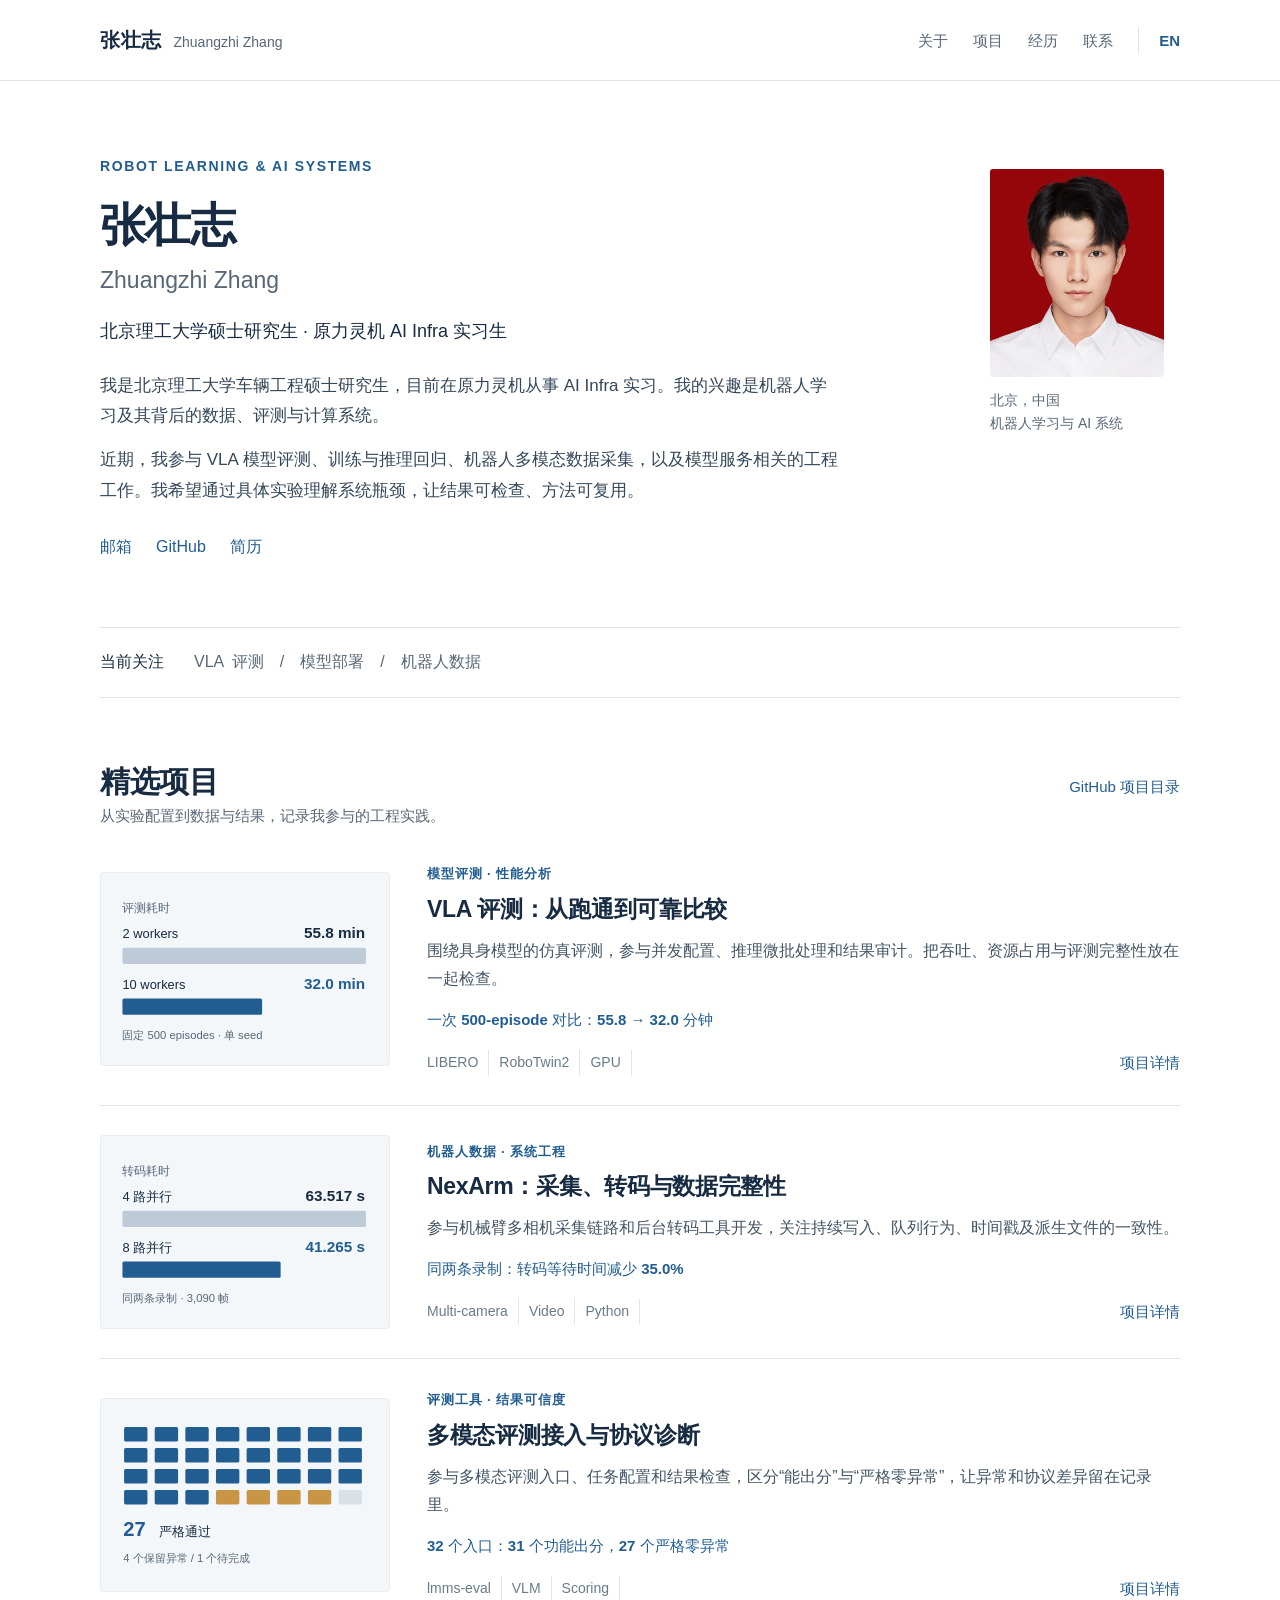
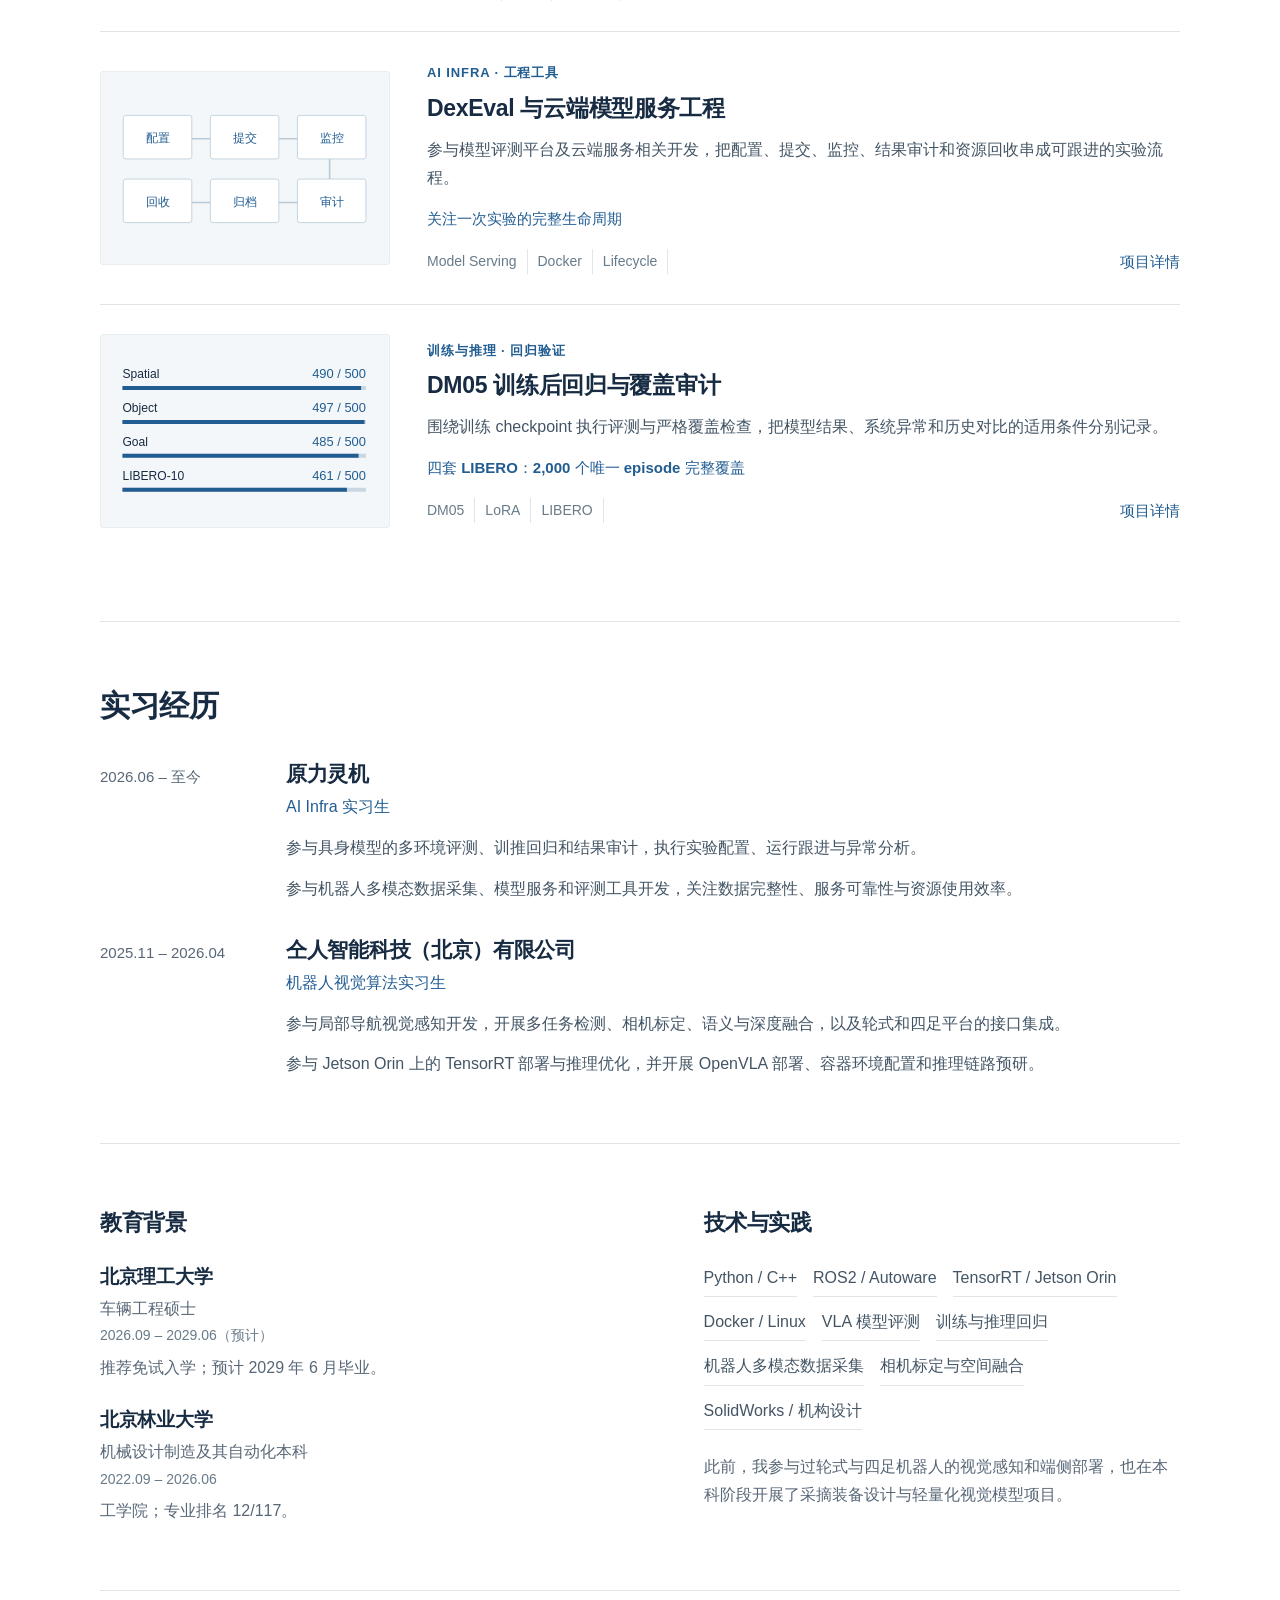
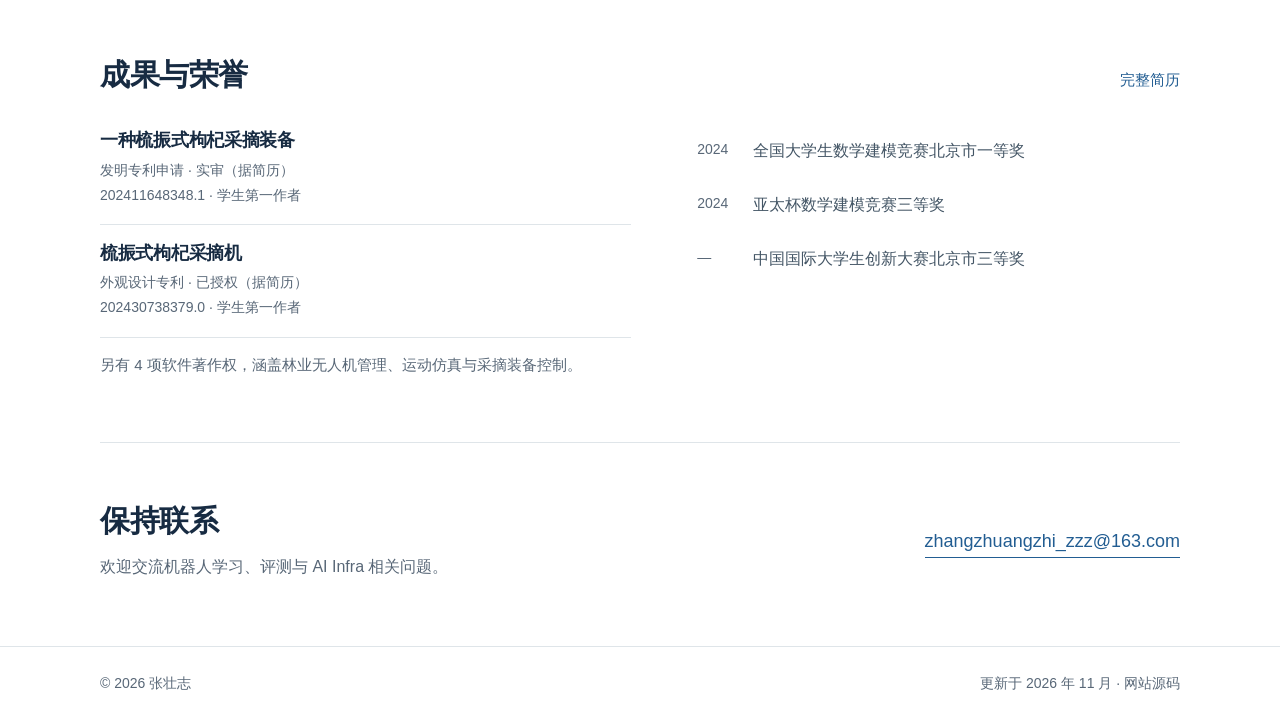
==== index.html @ fdbc900b "Create personal portfolio with reviewed project evidence" ====
<!doctype html>
<html lang="zh-CN">
<head>
<meta charset="utf-8"><meta name="viewport" content="width=device-width,initial-scale=1">
<title>张壮志 · 机器人学习与 AI 系统</title><meta name="description" content="我是北京理工大学车辆工程硕士研究生，目前在原力灵机从事 AI Infra 实习。我的兴趣是机器人学习及其背后的数据、评测与计算系统。">
<meta name="theme-color" content="#172b42"><meta name="color-scheme" content="light">
<link rel="canonical" href="https://zsevene077-cyber.github.io/index.html"><link rel="icon" type="image/svg+xml" href="assets/favicon.svg">
<meta property="og:type" content="website"><meta property="og:title" content="张壮志 · 机器人学习与 AI 系统"><meta property="og:description" content="我是北京理工大学车辆工程硕士研究生，目前在原力灵机从事 AI Infra 实习。我的兴趣是机器人学习及其背后的数据、评测与计算系统。"><meta property="og:url" content="https://zsevene077-cyber.github.io/index.html"><meta property="og:image" content="https://zsevene077-cyber.github.io/assets/portrait.png">
<link rel="stylesheet" href="assets/style.css">
</head>
<body>
<a class="skip" href="#main">跳到正文</a>
<header class="site-header"><div class="wrap header-inner"><a class="wordmark" href="index.html">张壮志<small>Zhuangzhi Zhang</small></a><nav class="nav" aria-label="主导航"><a class="optional" href="index.html#about">关于</a><a class="" href="index.html#projects">项目</a><a class="optional" href="index.html#experience">经历</a><a class="" href="index.html#contact">联系</a><a class="lang" href="en.html" lang="en" hreflang="en">EN</a></nav></div></header>
<main id="main" class="wrap">
<section id="about" class="hero" aria-labelledby="name"><div class="hero-text"><div class="eyebrow">ROBOT LEARNING & AI SYSTEMS</div><h1 id="name">张壮志<span class="name-en">Zhuangzhi Zhang</span></h1><p class="hero-role">北京理工大学硕士研究生 · 原力灵机 AI Infra 实习生</p><div class="bio"><p>我是北京理工大学车辆工程硕士研究生，目前在原力灵机从事 AI Infra 实习。我的兴趣是机器人学习及其背后的数据、评测与计算系统。</p><p>近期，我参与 VLA 模型评测、训练与推理回归、机器人多模态数据采集，以及模型服务相关的工程工作。我希望通过具体实验理解系统瓶颈，让结果可检查、方法可复用。</p></div><div class="contact-links"><a href="mailto:zhangzhuangzhi_zzz@163.com">邮箱</a><a href="https://github.com/zsevene077-cyber">GitHub</a><a href="cv.html">简历</a></div></div><figure class="portrait"><img src="assets/portrait.png" alt="张壮志的个人照片" width="319" height="382"><figcaption>北京，中国<br>机器人学习与 AI 系统</figcaption></figure></section>
<div class="focus-line"><strong>当前关注</strong><span>VLA 评测　/　模型部署　/　机器人数据</span></div>
<section id="projects" class="section"><div class="section-heading"><div><h2>精选项目</h2><p>从实验配置到数据与结果，记录我参与的工程实践。</p></div><a href="https://github.com/zsevene077-cyber/embodied-ai-portfolio">GitHub 项目目录</a></div><article class="project-row"><a class="project-art" href="projects/vla-evaluation.html" aria-label="VLA 评测：从跑通到可靠比较"><svg viewBox="0 0 320 190" role="img" aria-label="500 episodes 评测耗时：55.8 分钟与 32.0 分钟" xmlns="http://www.w3.org/2000/svg"><title>500 episodes 评测耗时：55.8 分钟与 32.0 分钟</title><g font-family="-apple-system,BlinkMacSystemFont,Segoe UI,PingFang SC,sans-serif" fill="#172b42"><text x="8" y="24" font-size="15" fill="#586777">评测耗时</text><text x="8" y="56" font-size="16">2 workers</text><text x="309" y="56" text-anchor="end" font-size="19" font-weight="600">55.8 min</text><rect x="8" y="68" width="302" height="20" rx="2" fill="#bccbd7"/><text x="8" y="119" font-size="16">10 workers</text><text x="309" y="119" text-anchor="end" font-size="19" font-weight="600" fill="#225d92">32.0 min</text><rect x="8" y="131" width="173.2" height="20" rx="2" fill="#225d92"/><text x="8" y="181" font-size="14" fill="#586777">固定 500 episodes · 单 seed</text></g></svg></a><div class="project-copy"><div class="eyebrow">模型评测 · 性能分析</div><h3><a href="projects/vla-evaluation.html">VLA 评测：从跑通到可靠比较</a></h3><p>围绕具身模型的仿真评测，参与并发配置、推理微批处理和结果审计。把吞吐、资源占用与评测完整性放在一起检查。</p><p class="project-highlight">一次 500-episode 对比：55.8 → 32.0 分钟</p><div class="project-meta"><span class="tag">LIBERO</span><span class="tag">RoboTwin2</span><span class="tag">GPU</span><a class="detail" href="projects/vla-evaluation.html">项目详情</a></div></div></article><article class="project-row"><a class="project-art" href="projects/robot-data.html" aria-label="NexArm：采集、转码与数据完整性"><svg viewBox="0 0 320 190" role="img" aria-label="转码耗时：4 路 63.517 秒，8 路 41.265 秒" xmlns="http://www.w3.org/2000/svg"><title>转码耗时：4 路 63.517 秒，8 路 41.265 秒</title><g font-family="-apple-system,BlinkMacSystemFont,Segoe UI,PingFang SC,sans-serif" fill="#172b42"><text x="8" y="24" font-size="15" fill="#586777">转码耗时</text><text x="8" y="56" font-size="16">4 路并行</text><text x="309" y="56" text-anchor="end" font-size="19" font-weight="600">63.517 s</text><rect x="8" y="68" width="302" height="20" rx="2" fill="#bccbd7"/><text x="8" y="119" font-size="16">8 路并行</text><text x="309" y="119" text-anchor="end" font-size="19" font-weight="600" fill="#225d92">41.265 s</text><rect x="8" y="131" width="196.2" height="20" rx="2" fill="#225d92"/><text x="8" y="181" font-size="14" fill="#586777">同两条录制 · 3,090 帧</text></g></svg></a><div class="project-copy"><div class="eyebrow">机器人数据 · 系统工程</div><h3><a href="projects/robot-data.html">NexArm：采集、转码与数据完整性</a></h3><p>参与机械臂多相机采集链路和后台转码工具开发，关注持续写入、队列行为、时间戳及派生文件的一致性。</p><p class="project-highlight">同两条录制：转码等待时间减少 35.0%</p><div class="project-meta"><span class="tag">Multi-camera</span><span class="tag">Video</span><span class="tag">Python</span><a class="detail" href="projects/robot-data.html">项目详情</a></div></div></article><article class="project-row"><a class="project-art" href="projects/multimodal-protocols.html" aria-label="多模态评测接入与协议诊断"><svg viewBox="0 0 320 190" role="img" aria-label="32 个入口：27 个严格通过、4 个保留异常、1 个待完成" xmlns="http://www.w3.org/2000/svg"><title>32 个入口：27 个严格通过、4 个保留异常、1 个待完成</title><g font-family="-apple-system,BlinkMacSystemFont,Segoe UI,PingFang SC,sans-serif" fill="#172b42"><rect x="10" y="10" width="29" height="18" rx="2" fill="#225d92"/><rect x="48" y="10" width="29" height="18" rx="2" fill="#225d92"/><rect x="86" y="10" width="29" height="18" rx="2" fill="#225d92"/><rect x="124" y="10" width="29" height="18" rx="2" fill="#225d92"/><rect x="162" y="10" width="29" height="18" rx="2" fill="#225d92"/><rect x="200" y="10" width="29" height="18" rx="2" fill="#225d92"/><rect x="238" y="10" width="29" height="18" rx="2" fill="#225d92"/><rect x="276" y="10" width="29" height="18" rx="2" fill="#225d92"/><rect x="10" y="36" width="29" height="18" rx="2" fill="#225d92"/><rect x="48" y="36" width="29" height="18" rx="2" fill="#225d92"/><rect x="86" y="36" width="29" height="18" rx="2" fill="#225d92"/><rect x="124" y="36" width="29" height="18" rx="2" fill="#225d92"/><rect x="162" y="36" width="29" height="18" rx="2" fill="#225d92"/><rect x="200" y="36" width="29" height="18" rx="2" fill="#225d92"/><rect x="238" y="36" width="29" height="18" rx="2" fill="#225d92"/><rect x="276" y="36" width="29" height="18" rx="2" fill="#225d92"/><rect x="10" y="62" width="29" height="18" rx="2" fill="#225d92"/><rect x="48" y="62" width="29" height="18" rx="2" fill="#225d92"/><rect x="86" y="62" width="29" height="18" rx="2" fill="#225d92"/><rect x="124" y="62" width="29" height="18" rx="2" fill="#225d92"/><rect x="162" y="62" width="29" height="18" rx="2" fill="#225d92"/><rect x="200" y="62" width="29" height="18" rx="2" fill="#225d92"/><rect x="238" y="62" width="29" height="18" rx="2" fill="#225d92"/><rect x="276" y="62" width="29" height="18" rx="2" fill="#225d92"/><rect x="10" y="88" width="29" height="18" rx="2" fill="#225d92"/><rect x="48" y="88" width="29" height="18" rx="2" fill="#225d92"/><rect x="86" y="88" width="29" height="18" rx="2" fill="#225d92"/><rect x="124" y="88" width="29" height="18" rx="2" fill="#c89545"/><rect x="162" y="88" width="29" height="18" rx="2" fill="#c89545"/><rect x="200" y="88" width="29" height="18" rx="2" fill="#c89545"/><rect x="238" y="88" width="29" height="18" rx="2" fill="#c89545"/><rect x="276" y="88" width="29" height="18" rx="2" fill="#d9e1e7"/><text x="9" y="145" font-size="25" font-weight="600" fill="#225d92">27</text><text x="53" y="145" font-size="16">严格通过</text><text x="9" y="177" font-size="14" fill="#586777">4 个保留异常 / 1 个待完成</text></g></svg></a><div class="project-copy"><div class="eyebrow">评测工具 · 结果可信度</div><h3><a href="projects/multimodal-protocols.html">多模态评测接入与协议诊断</a></h3><p>参与多模态评测入口、任务配置和结果检查，区分“能出分”与“严格零异常”，让异常和协议差异留在记录里。</p><p class="project-highlight">32 个入口：31 个功能出分，27 个严格零异常</p><div class="project-meta"><span class="tag">lmms-eval</span><span class="tag">VLM</span><span class="tag">Scoring</span><a class="detail" href="projects/multimodal-protocols.html">项目详情</a></div></div></article><article class="project-row"><a class="project-art" href="projects/evaluation-infra.html" aria-label="DexEval 与云端模型服务工程"><svg viewBox="0 0 320 190" role="img" aria-label="实验生命周期：配置、提交、监控、审计、归档、回收" xmlns="http://www.w3.org/2000/svg"><title>实验生命周期：配置、提交、监控、审计、归档、回收</title><g font-family="-apple-system,BlinkMacSystemFont,Segoe UI,PingFang SC,sans-serif" fill="#172b42"><path d="M55 58H265V137H55" fill="none" stroke="#b9cbd8" stroke-width="2"/><rect x="9" y="29" width="85" height="54" rx="3" fill="#fff" stroke="#b9cbd8"/><text x="51.5" y="62" text-anchor="middle" font-size="15" fill="#225d92">配置</text><rect x="117" y="29" width="85" height="54" rx="3" fill="#fff" stroke="#b9cbd8"/><text x="159.5" y="62" text-anchor="middle" font-size="15" fill="#225d92">提交</text><rect x="225" y="29" width="85" height="54" rx="3" fill="#fff" stroke="#b9cbd8"/><text x="267.5" y="62" text-anchor="middle" font-size="15" fill="#225d92">监控</text><rect x="225" y="108" width="85" height="54" rx="3" fill="#fff" stroke="#b9cbd8"/><text x="267.5" y="141" text-anchor="middle" font-size="15" fill="#225d92">审计</text><rect x="117" y="108" width="85" height="54" rx="3" fill="#fff" stroke="#b9cbd8"/><text x="159.5" y="141" text-anchor="middle" font-size="15" fill="#225d92">归档</text><rect x="9" y="108" width="85" height="54" rx="3" fill="#fff" stroke="#b9cbd8"/><text x="51.5" y="141" text-anchor="middle" font-size="15" fill="#225d92">回收</text></g></svg></a><div class="project-copy"><div class="eyebrow">AI INFRA · 工程工具</div><h3><a href="projects/evaluation-infra.html">DexEval 与云端模型服务工程</a></h3><p>参与模型评测平台及云端服务相关开发，把配置、提交、监控、结果审计和资源回收串成可跟进的实验流程。</p><p class="project-highlight">关注一次实验的完整生命周期</p><div class="project-meta"><span class="tag">Model Serving</span><span class="tag">Docker</span><span class="tag">Lifecycle</span><a class="detail" href="projects/evaluation-infra.html">项目详情</a></div></div></article><article class="project-row"><a class="project-art" href="projects/training-regression.html" aria-label="DM05 训练后回归与覆盖审计"><svg viewBox="0 0 320 190" role="img" aria-label="四套 LIBERO，每套 500 episodes，完整覆盖 2000 个唯一 episode" xmlns="http://www.w3.org/2000/svg"><title>四套 LIBERO，每套 500 episodes，完整覆盖 2000 个唯一 episode</title><g font-family="-apple-system,BlinkMacSystemFont,Segoe UI,PingFang SC,sans-serif" fill="#172b42"><text x="8" y="29" font-size="15">Spatial</text><text x="310" y="29" text-anchor="end" font-size="16" fill="#225d92">490 / 500</text><line x1="8" y1="41" x2="310" y2="41" stroke="#c9d7e2" stroke-width="5"/><line x1="8" y1="41" x2="304.0" y2="41" stroke="#225d92" stroke-width="5"/><text x="8" y="71" font-size="15">Object</text><text x="310" y="71" text-anchor="end" font-size="16" fill="#225d92">497 / 500</text><line x1="8" y1="83" x2="310" y2="83" stroke="#c9d7e2" stroke-width="5"/><line x1="8" y1="83" x2="308.2" y2="83" stroke="#225d92" stroke-width="5"/><text x="8" y="113" font-size="15">Goal</text><text x="310" y="113" text-anchor="end" font-size="16" fill="#225d92">485 / 500</text><line x1="8" y1="125" x2="310" y2="125" stroke="#c9d7e2" stroke-width="5"/><line x1="8" y1="125" x2="300.9" y2="125" stroke="#225d92" stroke-width="5"/><text x="8" y="155" font-size="15">LIBERO-10</text><text x="310" y="155" text-anchor="end" font-size="16" fill="#225d92">461 / 500</text><line x1="8" y1="167" x2="310" y2="167" stroke="#c9d7e2" stroke-width="5"/><line x1="8" y1="167" x2="286.4" y2="167" stroke="#225d92" stroke-width="5"/></g></svg></a><div class="project-copy"><div class="eyebrow">训练与推理 · 回归验证</div><h3><a href="projects/training-regression.html">DM05 训练后回归与覆盖审计</a></h3><p>围绕训练 checkpoint 执行评测与严格覆盖检查，把模型结果、系统异常和历史对比的适用条件分别记录。</p><p class="project-highlight">四套 LIBERO：2,000 个唯一 episode 完整覆盖</p><div class="project-meta"><span class="tag">DM05</span><span class="tag">LoRA</span><span class="tag">LIBERO</span><a class="detail" href="projects/training-regression.html">项目详情</a></div></div></article></section>
<section id="experience" class="section"><div class="section-heading"><h2>实习经历</h2></div><div class="experience-list"><article class="timeline-item"><div class="timeline-date">2026.06 – 至今</div><div class="timeline-body"><h3>原力灵机</h3><div class="timeline-role">AI Infra 实习生</div><p>参与具身模型的多环境评测、训推回归和结果审计，执行实验配置、运行跟进与异常分析。</p><p>参与机器人多模态数据采集、模型服务和评测工具开发，关注数据完整性、服务可靠性与资源使用效率。</p></div></article><article class="timeline-item"><div class="timeline-date">2025.11 – 2026.04</div><div class="timeline-body"><h3>仝人智能科技（北京）有限公司</h3><div class="timeline-role">机器人视觉算法实习生</div><p>参与局部导航视觉感知开发，开展多任务检测、相机标定、语义与深度融合，以及轮式和四足平台的接口集成。</p><p>参与 Jetson Orin 上的 TensorRT 部署与推理优化，并开展 OpenVLA 部署、容器环境配置和推理链路预研。</p></div></article></div></section>
<section class="section two-columns" id="education"><div><h2 class="subheading">教育背景</h2><article class="education-item"><h3>北京理工大学</h3><p>车辆工程硕士</p><div class="date">2026.09 – 2029.06（预计）</div><p>推荐免试入学；预计 2029 年 6 月毕业。</p></article><article class="education-item"><h3>北京林业大学</h3><p>机械设计制造及其自动化本科</p><div class="date">2022.09 – 2026.06</div><p>工学院；专业排名 12/117。</p></article></div><div><h2 class="subheading">技术与实践</h2><div class="skill-list"><span>Python / C++</span><span>ROS2 / Autoware</span><span>TensorRT / Jetson Orin</span><span>Docker / Linux</span><span>VLA 模型评测</span><span>训练与推理回归</span><span>机器人多模态数据采集</span><span>相机标定与空间融合</span><span>SolidWorks / 机构设计</span></div><p style="font-size:16px;color:var(--muted);margin-top:23px">此前，我参与过轮式与四足机器人的视觉感知和端侧部署，也在本科阶段开展了采摘装备设计与轻量化视觉模型项目。</p></div></section>
<section class="section" id="recognition"><div class="section-heading"><h2>成果与荣誉</h2><a href="cv.html">完整简历</a></div><div class="outputs"><div><article class="output-item"><h3>一种梳振式枸杞采摘装备</h3><p>发明专利申请 · 实审（据简历）<br>202411648348.1 · 学生第一作者</p></article><article class="output-item"><h3>梳振式枸杞采摘机</h3><p>外观设计专利 · 已授权（据简历）<br>202430738379.0 · 学生第一作者</p></article><p style="font-size:15px;color:var(--muted);margin-top:13px">另有 4 项软件著作权，涵盖林业无人机管理、运动仿真与采摘装备控制。</p></div><ul class="award-list"><li><small>2024</small><span>全国大学生数学建模竞赛北京市一等奖</span></li><li><small>2024</small><span>亚太杯数学建模竞赛三等奖</span></li><li><small>—</small><span>中国国际大学生创新大赛北京市三等奖</span></li></ul></div></section>
<section id="contact" class="contact-section"><div><h2>保持联系</h2><p>欢迎交流机器人学习、评测与 AI Infra 相关问题。</p></div><a class="email-link" href="mailto:zhangzhuangzhi_zzz@163.com">zhangzhuangzhi_zzz@163.com</a></section>
</main>
<footer class="site-footer"><div class="wrap footer-inner"><span>© 2026 张壮志</span><span>更新于 2026 年 11 月 · <a href="https://github.com/zsevene077-cyber/zsevene077-cyber.github.io">网站源码</a></span></div></footer>
</body></html>
---- assets/style.css ----
:root{color-scheme:light;--ink:#172b42;--muted:#586777;--blue:#225d92;--line:#dfe5e9;--paper:#fff;--soft:#f3f7fa;--serif:Georgia,"Songti SC","Noto Serif SC",serif;--sans:-apple-system,BlinkMacSystemFont,"Segoe UI","PingFang SC","Hiragino Sans GB","Microsoft YaHei",sans-serif}
*{box-sizing:border-box}html{scroll-behavior:smooth;scroll-padding-top:95px}body{margin:0;background:var(--paper);color:var(--ink);font:17px/1.8 var(--sans);-webkit-font-smoothing:antialiased}a{color:var(--blue);text-decoration:none;text-underline-offset:5px}a:hover{text-decoration:underline}button,a{-webkit-tap-highlight-color:transparent}a:focus-visible,button:focus-visible{outline:3px solid #e3a74c;outline-offset:5px}img{max-width:100%;height:auto}svg{max-width:100%;height:auto}h1,h2,h3,p{margin:0}h1,h2,h3{font-weight:600;line-height:1.35}h1{font-size:46px;letter-spacing:-1.2px}h2{font-size:30px;letter-spacing:-.5px}h3{font-size:23px;letter-spacing:-.3px}p+p{margin-top:16px}ul{padding-left:22px;margin:16px 0}li+li{margin-top:7px}.wrap{width:min(1080px,calc(100% - 80px));margin:auto}.skip{position:absolute;left:20px;top:-100px;background:white;padding:12px;z-index:100}.skip:focus{top:10px}.site-header{background:rgba(255,255,255,.96);border-bottom:1px solid var(--line);position:sticky;top:0;z-index:10;backdrop-filter:blur(12px)}.header-inner{min-height:80px;display:flex;align-items:center;justify-content:space-between;gap:20px}.wordmark{color:var(--ink);font-size:20px;font-weight:650;letter-spacing:.5px;white-space:nowrap}.wordmark small{font-weight:400;color:var(--muted);font-size:14px;margin-left:12px;letter-spacing:0}.nav{display:flex;gap:25px;align-items:center;font-size:15px}.nav a{color:var(--muted)}.nav a:hover{color:var(--blue)}.lang{border-left:1px solid var(--line);padding-left:20px;font-weight:600;color:var(--blue)!important}.hero{display:grid;grid-template-columns:1fr 190px;gap:78px;padding:73px 0 65px}.eyebrow{font-size:14px;letter-spacing:1.6px;color:var(--blue);font-weight:600;margin-bottom:15px}.name-en{font-size:23px;font-weight:400;letter-spacing:0;display:block;margin-top:9px;color:var(--muted)}.hero-role{margin-top:19px;font-size:18px}.hero .bio{max-width:740px;margin-top:23px;color:#34485a}.hero .bio p{margin-top:13px}.hero .bio p:first-child{margin:0}.portrait{margin:15px 0 0}.portrait img{display:block;width:174px;aspect-ratio:319/382;object-fit:cover;border-radius:3px}.portrait figcaption{font-size:14px;color:var(--muted);margin-top:12px;line-height:1.6}.contact-links{display:flex;gap:24px;margin-top:27px;flex-wrap:wrap;font-size:16px}.focus-line{border-top:1px solid var(--line);border-bottom:1px solid var(--line);display:flex;align-items:baseline;gap:30px;padding:20px 0;font-size:16px;color:var(--muted)}.focus-line strong{color:var(--ink);font-weight:550;white-space:nowrap}.focus-line span{word-spacing:4px}.section{padding:64px 0;border-bottom:1px solid var(--line)}.section-heading{display:flex;justify-content:space-between;align-items:baseline;gap:24px;margin-bottom:33px}.section-heading p{color:var(--muted);font-size:15px;max-width:550px}.section-heading a{font-size:15px;white-space:nowrap}.project-row{display:grid;grid-template-columns:290px 1fr;gap:37px;padding:29px 0;border-top:1px solid var(--line);align-items:center}.project-row:first-of-type{border-top:0;padding-top:0}.project-art{background:var(--soft);border:1px solid #e7edf1;border-radius:3px;display:flex;align-items:center;min-height:194px;padding:15px}.project-copy .eyebrow{font-size:13px;letter-spacing:.9px;margin-bottom:8px}.project-copy h3 a{color:var(--ink)}.project-copy p{font-size:16px;color:#435565;line-height:1.8;margin-top:12px}.project-highlight{font-size:15px!important;color:var(--blue)!important;font-weight:550}.project-meta{display:flex;gap:10px;align-items:center;flex-wrap:wrap;margin-top:16px;font-size:14px}.tag{color:#687b89;border-right:1px solid var(--line);padding-right:10px}.project-meta .detail{margin-left:auto;font-size:15px}.experience-list{display:grid;gap:32px}.timeline-item{display:grid;grid-template-columns:160px 1fr;gap:26px}.timeline-date{font-size:15px;color:var(--muted);padding-top:3px}.timeline-body h3{font-size:21px}.timeline-role{font-size:16px;color:var(--blue);margin-top:5px}.timeline-body p{font-size:16px;color:#435565;margin-top:12px}.two-columns{display:grid;grid-template-columns:1.12fr 1fr;gap:70px}.subheading{font-size:22px;margin-bottom:26px}.education-item+.education-item{margin-top:25px}.education-item h3{font-size:19px}.education-item p{font-size:16px;margin-top:5px;color:var(--muted)}.education-item .date{font-size:14px;color:#687b89}.skill-list{display:flex;gap:11px 16px;flex-wrap:wrap;color:#435565;font-size:16px;line-height:1.7}.skill-list span{padding-bottom:5px;border-bottom:1px solid var(--line)}.outputs{display:grid;grid-template-columns:1.1fr 1fr;gap:66px}.output-item{padding:16px 0;border-bottom:1px solid var(--line)}.output-item:first-child{padding-top:0}.output-item:last-child{border:0}.output-item h3{font-size:18px}.output-item p{font-size:14px;color:var(--muted);margin-top:5px}.award-list{list-style:none;padding:0;margin:0;font-size:16px;color:#435565}.award-list li{padding:9px 0;display:flex;gap:16px}.award-list small{font-size:14px;color:var(--muted);min-width:40px}.contact-section{padding:58px 0 64px;display:flex;align-items:center;justify-content:space-between;gap:30px}.contact-section p{margin-top:12px;color:var(--muted);font-size:16px}.email-link{font-size:18px;border-bottom:1px solid var(--blue);word-break:break-word}.site-footer{border-top:1px solid var(--line);padding:24px 0;color:var(--muted);font-size:14px}.footer-inner{display:flex;justify-content:space-between;gap:20px}.footer-inner a{color:var(--muted)}.detail-main{max-width:900px;margin:auto}.breadcrumb{font-size:15px;color:var(--muted);padding-top:35px}.project-header{padding:42px 0 35px}.project-header h1{font-size:37px;letter-spacing:-.8px;max-width:850px}.project-lead{font-size:20px;color:#435565;margin-top:22px;max-width:800px}.detail-meta{margin-top:22px;color:var(--muted);font-size:15px}.detail-figure{margin:0 0 42px;background:var(--soft);border:1px solid var(--line);padding:32px 55px;border-radius:3px}.detail-figure figcaption{font-size:14px;color:var(--muted);margin-top:16px;text-align:center}.detail-figure svg{max-height:320px;width:100%}.detail-section{padding:33px 0;border-top:1px solid var(--line)}.detail-section h2{font-size:24px;margin-bottom:18px}.detail-section p,.detail-section li{font-size:17px;color:#435565}.results{display:grid;grid-template-columns:repeat(3,1fr);gap:30px;padding:16px 0}.result-value{font-size:26px;font-family:var(--serif);line-height:1.5;color:var(--blue);font-weight:600}.result-label{font-size:14px;color:var(--muted);margin-top:6px}.boundary{background:var(--soft);border-left:3px solid #8aa9c3;padding:23px 28px;margin:28px 0 12px}.boundary h2{font-size:20px;margin-bottom:10px}.boundary p{font-size:16px;color:#435565}.project-nav{padding:40px 0 60px;display:flex;gap:25px;font-size:16px}.cv-main{max-width:900px;padding:48px 0}.cv-top{display:flex;justify-content:space-between;gap:30px;align-items:flex-start;border-bottom:2px solid var(--ink);padding-bottom:25px}.cv-main h1{font-size:34px}.cv-main h2{font-size:22px;margin-bottom:16px}.cv-main h3{font-size:18px}.cv-main p,.cv-main li{font-size:16px}.cv-main section{margin-top:28px}.cv-main .timeline-item{grid-template-columns:150px 1fr}.cv-main .timeline-body p{margin-top:7px}.cv-main .contact-links{margin-top:14px;font-size:14px;gap:18px}.print-button{font:inherit;font-size:15px;border:1px solid var(--line);padding:9px 18px;background:white;color:var(--blue);border-radius:3px;cursor:pointer}.print-button:hover{background:var(--soft)}.cv-project{margin-top:18px}.cv-project p{margin-top:5px;color:#435565}.cv-fine{font-size:13px!important;color:var(--muted);margin-top:28px}.not-found{min-height:60vh;padding:100px 0}.not-found p{margin-top:20px}.not-found a{display:inline-block;margin-top:25px}
@media(max-width:1000px){.wrap{width:calc(100% - 56px)}.nav{gap:18px}.wordmark small{display:none}.hero{gap:45px;grid-template-columns:1fr 165px}.portrait img{width:160px}.project-row{grid-template-columns:250px 1fr;gap:28px}.two-columns,.outputs{gap:38px}.section-heading{align-items:flex-start}.section-heading p{max-width:400px}}
@media(max-width:700px){body{font-size:16px}.wrap{width:calc(100% - 36px)}.header-inner{min-height:68px;gap:15px;flex-wrap:wrap;padding:12px 0}.wordmark{font-size:18px}.nav{gap:16px;font-size:14px}.nav .optional{display:none}.lang{padding-left:14px}.hero{grid-template-columns:1fr 100px;gap:20px;padding:40px 0 36px}.hero-text{display:contents}.hero .eyebrow{grid-column:1;font-size:12px;letter-spacing:1px;margin:0;align-self:end}.hero h1{font-size:34px;grid-column:1}.name-en{font-size:19px;margin-top:8px}.hero-role{grid-column:1 / -1;margin-top:2px;font-size:16px}.hero .bio{grid-column:1 / -1;margin-top:0;font-size:16px}.hero .bio p{margin-top:14px}.portrait{grid-column:2;grid-row:1 / 3;margin:0;align-self:center}.portrait img{width:100px}.portrait figcaption{display:none}.contact-links{grid-column:1 / -1;margin-top:3px;gap:21px;font-size:15px}.focus-line{display:block;padding:19px 0;font-size:15px}.focus-line strong{display:block;margin-bottom:7px}.section{padding:40px 0}h2{font-size:27px}.section-heading{display:block;margin-bottom:25px}.section-heading p{margin-top:12px;max-width:none}.section-heading>a{display:inline-block;margin-top:10px}.project-row{grid-template-columns:1fr;gap:20px;padding:28px 0}.project-art{min-height:140px;padding:15px 25px}.project-art svg{max-height:155px;width:100%}.project-copy h3{font-size:23px}.project-copy .eyebrow{font-size:13px}.project-meta{gap:9px;font-size:13px}.project-meta .detail{margin-left:0;width:100%;margin-top:6px}.timeline-item{grid-template-columns:1fr;gap:7px}.timeline-body h3{font-size:20px}.timeline-date{font-size:14px}.two-columns,.outputs{grid-template-columns:1fr;gap:34px}.contact-section{display:block;padding:40px 0}.email-link{display:inline-block;margin-top:23px;font-size:16px}.footer-inner{display:block;font-size:13px}.footer-inner span+span{display:block;margin-top:7px}.project-header{padding:27px 0}.project-header h1{font-size:30px}.project-lead{font-size:18px}.breadcrumb{padding-top:24px;font-size:14px}.detail-figure{padding:22px 16px;margin-bottom:28px}.detail-section{padding:26px 0}.detail-section h2{font-size:23px}.detail-section p,.detail-section li{font-size:16px}.results{grid-template-columns:1fr;gap:20px;padding:0}.result-value{font-size:26px}.result-label{margin-top:3px}.boundary{padding:20px}.project-nav{display:grid;gap:16px;padding:30px 0 45px}.cv-main{padding:30px 0}.cv-top{display:block}.print-button{margin-top:20px}.cv-main .timeline-item{grid-template-columns:1fr}.cv-main .contact-links{font-size:14px;display:grid;gap:5px}}
@media(prefers-reduced-motion:reduce){html{scroll-behavior:auto}}
@media print{.site-header,.site-footer,.print-button,.skip{display:none!important}body{font-size:10pt;color:#111;background:#fff}.wrap,.cv-main{width:100%;max-width:none;margin:0;padding:0}.cv-main h1{font-size:24pt}.cv-main h2{font-size:14pt}.cv-main h3{font-size:11pt}.cv-main p,.cv-main li,.timeline-role{font-size:10pt;line-height:1.55}.cv-main section{margin-top:17pt;break-inside:avoid}.cv-top{padding-bottom:14pt}.cv-main .timeline-item{display:grid;grid-template-columns:95pt 1fr}.cv-main .timeline-date{font-size:9pt}.cv-main .contact-links{font-size:9pt}.cv-main .timeline-body p{font-size:10pt}.cv-project{margin-top:10pt}.cv-fine{font-size:8pt!important}a{color:inherit}a[href]:after{content:none}@page{size:A4;margin:16mm 17mm}}
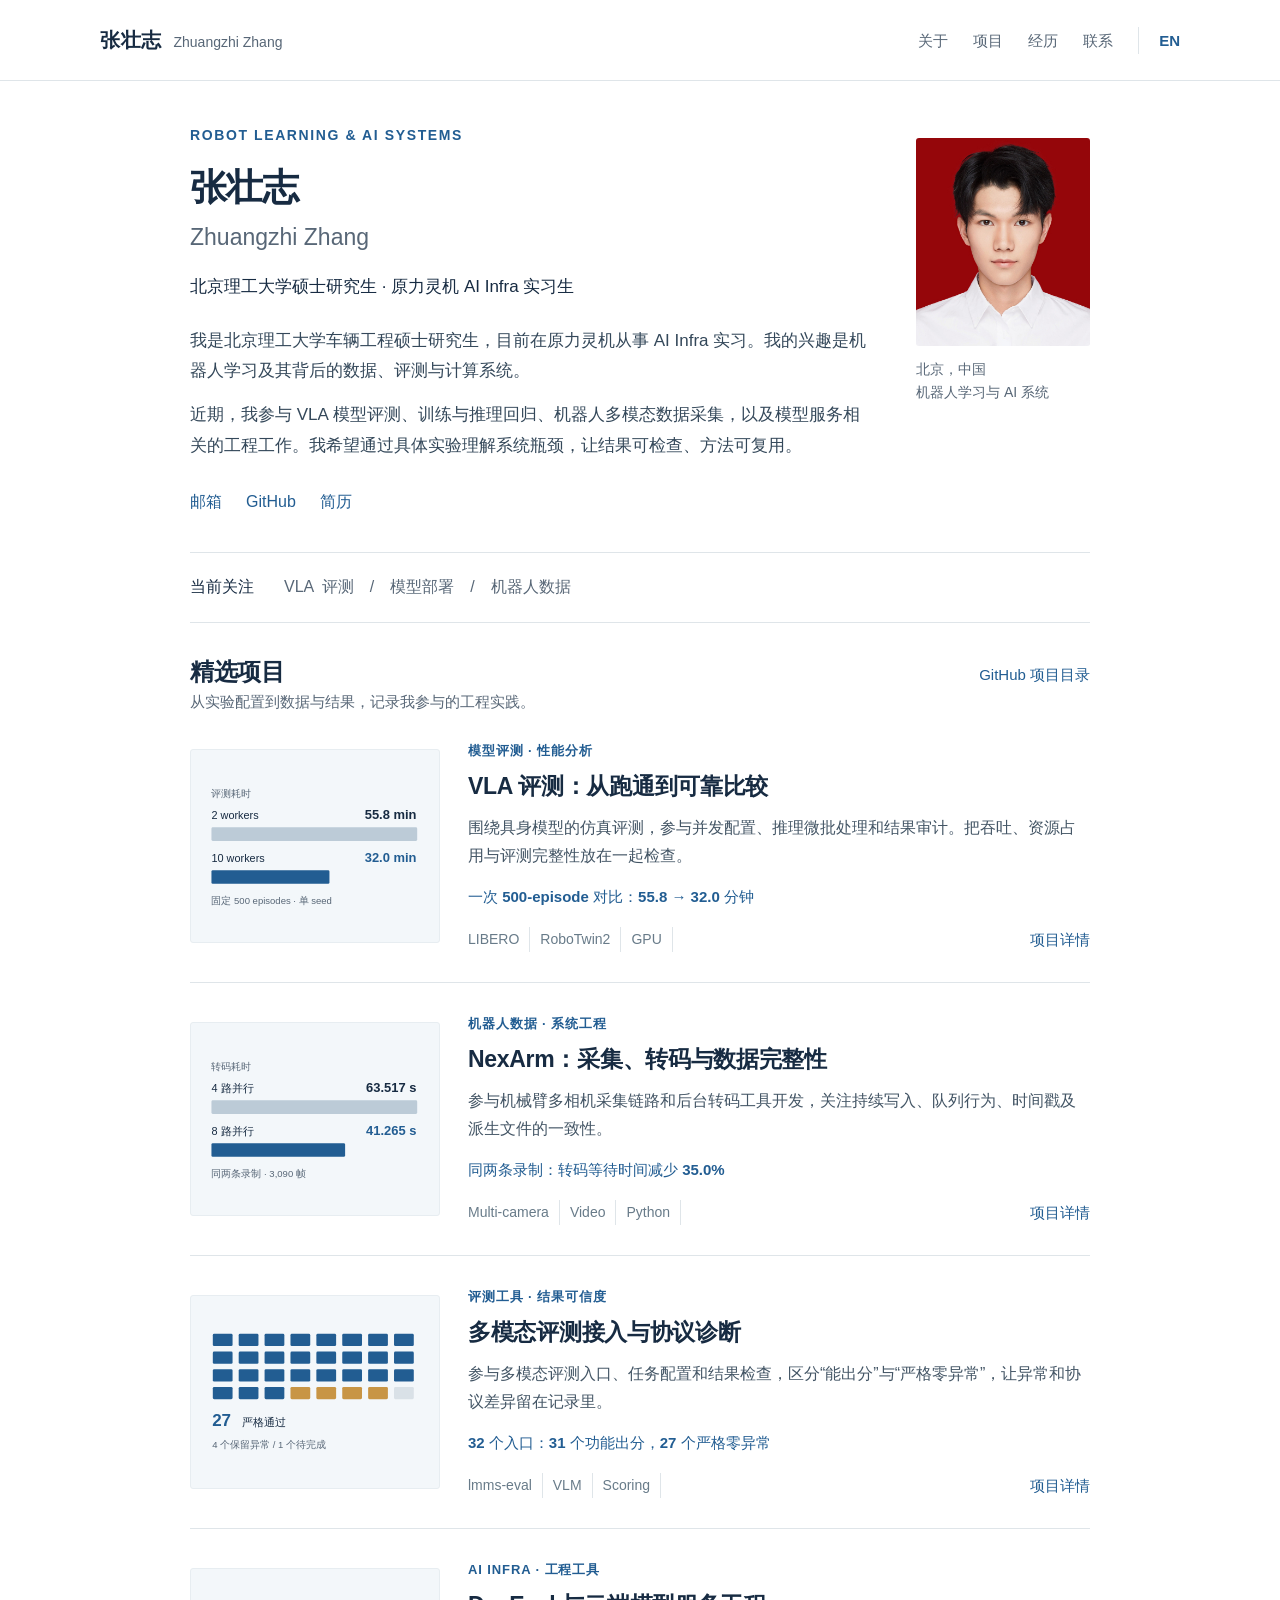
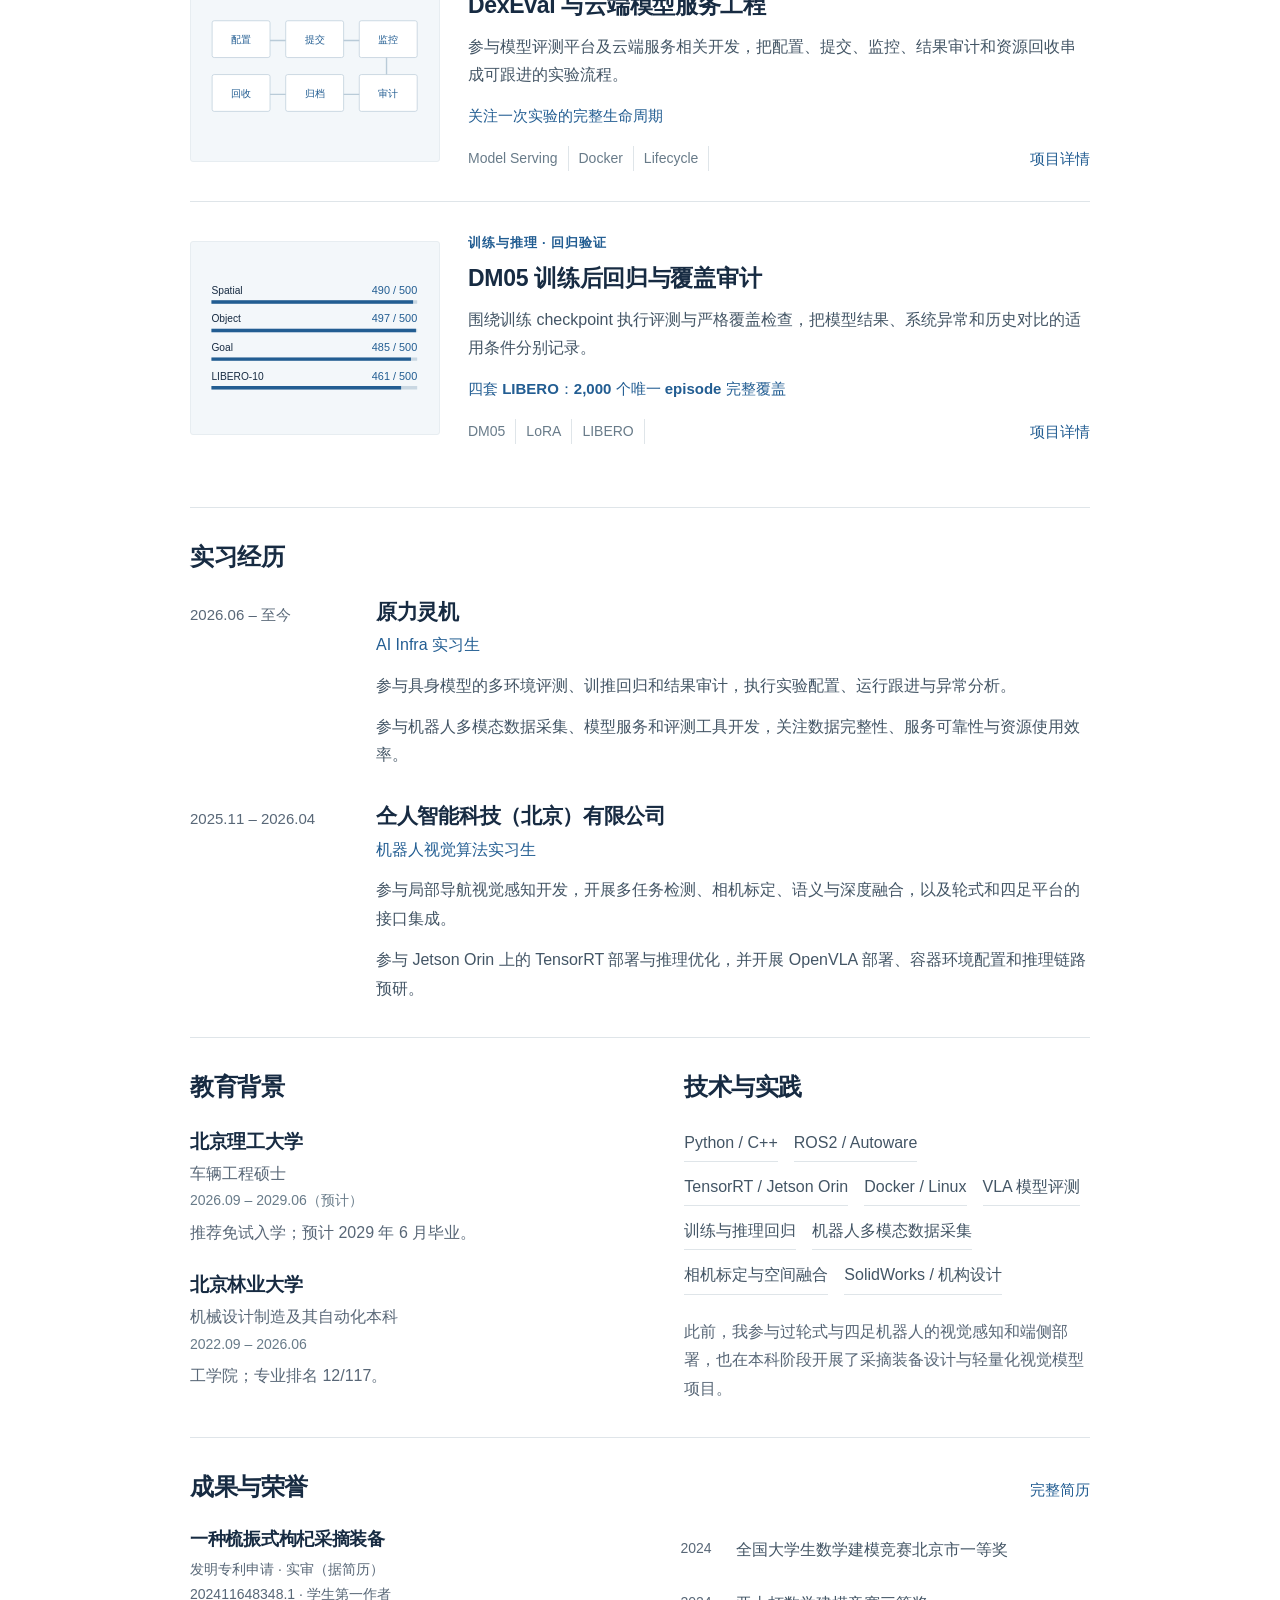
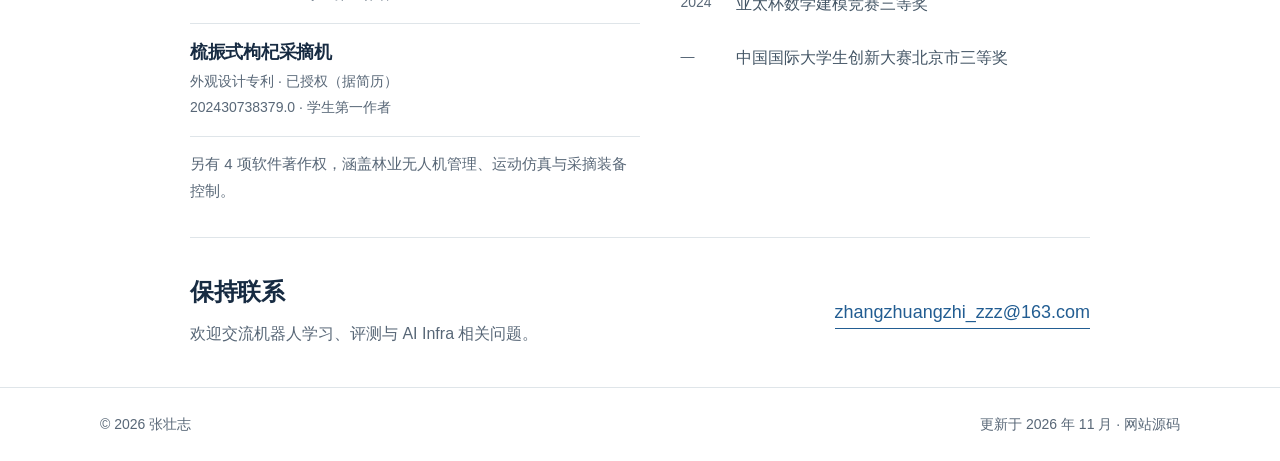
==== commit 245e905f: "Align homepage reading layout and support project media" ====
--- a/index.html
+++ b/index.html
@@ -11,7 +11,7 @@
 <body>
 <a class="skip" href="#main">跳到正文</a>
 <header class="site-header"><div class="wrap header-inner"><a class="wordmark" href="index.html">张壮志<small>Zhuangzhi Zhang</small></a><nav class="nav" aria-label="主导航"><a class="optional" href="index.html#about">关于</a><a class="" href="index.html#projects">项目</a><a class="optional" href="index.html#experience">经历</a><a class="" href="index.html#contact">联系</a><a class="lang" href="en.html" lang="en" hreflang="en">EN</a></nav></div></header>
-<main id="main" class="wrap">
+<main id="main" class="wrap home-main">
 <section id="about" class="hero" aria-labelledby="name"><div class="hero-text"><div class="eyebrow">ROBOT LEARNING & AI SYSTEMS</div><h1 id="name">张壮志<span class="name-en">Zhuangzhi Zhang</span></h1><p class="hero-role">北京理工大学硕士研究生 · 原力灵机 AI Infra 实习生</p><div class="bio"><p>我是北京理工大学车辆工程硕士研究生，目前在原力灵机从事 AI Infra 实习。我的兴趣是机器人学习及其背后的数据、评测与计算系统。</p><p>近期，我参与 VLA 模型评测、训练与推理回归、机器人多模态数据采集，以及模型服务相关的工程工作。我希望通过具体实验理解系统瓶颈，让结果可检查、方法可复用。</p></div><div class="contact-links"><a href="mailto:zhangzhuangzhi_zzz@163.com">邮箱</a><a href="https://github.com/zsevene077-cyber">GitHub</a><a href="cv.html">简历</a></div></div><figure class="portrait"><img src="assets/portrait.png" alt="张壮志的个人照片" width="319" height="382"><figcaption>北京，中国<br>机器人学习与 AI 系统</figcaption></figure></section>
 <div class="focus-line"><strong>当前关注</strong><span>VLA 评测　/　模型部署　/　机器人数据</span></div>
 <section id="projects" class="section"><div class="section-heading"><div><h2>精选项目</h2><p>从实验配置到数据与结果，记录我参与的工程实践。</p></div><a href="https://github.com/zsevene077-cyber/embodied-ai-portfolio">GitHub 项目目录</a></div><article class="project-row"><a class="project-art" href="projects/vla-evaluation.html" aria-label="VLA 评测：从跑通到可靠比较"><svg viewBox="0 0 320 190" role="img" aria-label="500 episodes 评测耗时：55.8 分钟与 32.0 分钟" xmlns="http://www.w3.org/2000/svg"><title>500 episodes 评测耗时：55.8 分钟与 32.0 分钟</title><g font-family="-apple-system,BlinkMacSystemFont,Segoe UI,PingFang SC,sans-serif" fill="#172b42"><text x="8" y="24" font-size="15" fill="#586777">评测耗时</text><text x="8" y="56" font-size="16">2 workers</text><text x="309" y="56" text-anchor="end" font-size="19" font-weight="600">55.8 min</text><rect x="8" y="68" width="302" height="20" rx="2" fill="#bccbd7"/><text x="8" y="119" font-size="16">10 workers</text><text x="309" y="119" text-anchor="end" font-size="19" font-weight="600" fill="#225d92">32.0 min</text><rect x="8" y="131" width="173.2" height="20" rx="2" fill="#225d92"/><text x="8" y="181" font-size="14" fill="#586777">固定 500 episodes · 单 seed</text></g></svg></a><div class="project-copy"><div class="eyebrow">模型评测 · 性能分析</div><h3><a href="projects/vla-evaluation.html">VLA 评测：从跑通到可靠比较</a></h3><p>围绕具身模型的仿真评测，参与并发配置、推理微批处理和结果审计。把吞吐、资源占用与评测完整性放在一起检查。</p><p class="project-highlight">一次 500-episode 对比：55.8 → 32.0 分钟</p><div class="project-meta"><span class="tag">LIBERO</span><span class="tag">RoboTwin2</span><span class="tag">GPU</span><a class="detail" href="projects/vla-evaluation.html">项目详情</a></div></div></article><article class="project-row"><a class="project-art" href="projects/robot-data.html" aria-label="NexArm：采集、转码与数据完整性"><svg viewBox="0 0 320 190" role="img" aria-label="转码耗时：4 路 63.517 秒，8 路 41.265 秒" xmlns="http://www.w3.org/2000/svg"><title>转码耗时：4 路 63.517 秒，8 路 41.265 秒</title><g font-family="-apple-system,BlinkMacSystemFont,Segoe UI,PingFang SC,sans-serif" fill="#172b42"><text x="8" y="24" font-size="15" fill="#586777">转码耗时</text><text x="8" y="56" font-size="16">4 路并行</text><text x="309" y="56" text-anchor="end" font-size="19" font-weight="600">63.517 s</text><rect x="8" y="68" width="302" height="20" rx="2" fill="#bccbd7"/><text x="8" y="119" font-size="16">8 路并行</text><text x="309" y="119" text-anchor="end" font-size="19" font-weight="600" fill="#225d92">41.265 s</text><rect x="8" y="131" width="196.2" height="20" rx="2" fill="#225d92"/><text x="8" y="181" font-size="14" fill="#586777">同两条录制 · 3,090 帧</text></g></svg></a><div class="project-copy"><div class="eyebrow">机器人数据 · 系统工程</div><h3><a href="projects/robot-data.html">NexArm：采集、转码与数据完整性</a></h3><p>参与机械臂多相机采集链路和后台转码工具开发，关注持续写入、队列行为、时间戳及派生文件的一致性。</p><p class="project-highlight">同两条录制：转码等待时间减少 35.0%</p><div class="project-meta"><span class="tag">Multi-camera</span><span class="tag">Video</span><span class="tag">Python</span><a class="detail" href="projects/robot-data.html">项目详情</a></div></div></article><article class="project-row"><a class="project-art" href="projects/multimodal-protocols.html" aria-label="多模态评测接入与协议诊断"><svg viewBox="0 0 320 190" role="img" aria-label="32 个入口：27 个严格通过、4 个保留异常、1 个待完成" xmlns="http://www.w3.org/2000/svg"><title>32 个入口：27 个严格通过、4 个保留异常、1 个待完成</title><g font-family="-apple-system,BlinkMacSystemFont,Segoe UI,PingFang SC,sans-serif" fill="#172b42"><rect x="10" y="10" width="29" height="18" rx="2" fill="#225d92"/><rect x="48" y="10" width="29" height="18" rx="2" fill="#225d92"/><rect x="86" y="10" width="29" height="18" rx="2" fill="#225d92"/><rect x="124" y="10" width="29" height="18" rx="2" fill="#225d92"/><rect x="162" y="10" width="29" height="18" rx="2" fill="#225d92"/><rect x="200" y="10" width="29" height="18" rx="2" fill="#225d92"/><rect x="238" y="10" width="29" height="18" rx="2" fill="#225d92"/><rect x="276" y="10" width="29" height="18" rx="2" fill="#225d92"/><rect x="10" y="36" width="29" height="18" rx="2" fill="#225d92"/><rect x="48" y="36" width="29" height="18" rx="2" fill="#225d92"/><rect x="86" y="36" width="29" height="18" rx="2" fill="#225d92"/><rect x="124" y="36" width="29" height="18" rx="2" fill="#225d92"/><rect x="162" y="36" width="29" height="18" rx="2" fill="#225d92"/><rect x="200" y="36" width="29" height="18" rx="2" fill="#225d92"/><rect x="238" y="36" width="29" height="18" rx="2" fill="#225d92"/><rect x="276" y="36" width="29" height="18" rx="2" fill="#225d92"/><rect x="10" y="62" width="29" height="18" rx="2" fill="#225d92"/><rect x="48" y="62" width="29" height="18" rx="2" fill="#225d92"/><rect x="86" y="62" width="29" height="18" rx="2" fill="#225d92"/><rect x="124" y="62" width="29" height="18" rx="2" fill="#225d92"/><rect x="162" y="62" width="29" height="18" rx="2" fill="#225d92"/><rect x="200" y="62" width="29" height="18" rx="2" fill="#225d92"/><rect x="238" y="62" width="29" height="18" rx="2" fill="#225d92"/><rect x="276" y="62" width="29" height="18" rx="2" fill="#225d92"/><rect x="10" y="88" width="29" height="18" rx="2" fill="#225d92"/><rect x="48" y="88" width="29" height="18" rx="2" fill="#225d92"/><rect x="86" y="88" width="29" height="18" rx="2" fill="#225d92"/><rect x="124" y="88" width="29" height="18" rx="2" fill="#c89545"/><rect x="162" y="88" width="29" height="18" rx="2" fill="#c89545"/><rect x="200" y="88" width="29" height="18" rx="2" fill="#c89545"/><rect x="238" y="88" width="29" height="18" rx="2" fill="#c89545"/><rect x="276" y="88" width="29" height="18" rx="2" fill="#d9e1e7"/><text x="9" y="145" font-size="25" font-weight="600" fill="#225d92">27</text><text x="53" y="145" font-size="16">严格通过</text><text x="9" y="177" font-size="14" fill="#586777">4 个保留异常 / 1 个待完成</text></g></svg></a><div class="project-copy"><div class="eyebrow">评测工具 · 结果可信度</div><h3><a href="projects/multimodal-protocols.html">多模态评测接入与协议诊断</a></h3><p>参与多模态评测入口、任务配置和结果检查，区分“能出分”与“严格零异常”，让异常和协议差异留在记录里。</p><p class="project-highlight">32 个入口：31 个功能出分，27 个严格零异常</p><div class="project-meta"><span class="tag">lmms-eval</span><span class="tag">VLM</span><span class="tag">Scoring</span><a class="detail" href="projects/multimodal-protocols.html">项目详情</a></div></div></article><article class="project-row"><a class="project-art" href="projects/evaluation-infra.html" aria-label="DexEval 与云端模型服务工程"><svg viewBox="0 0 320 190" role="img" aria-label="实验生命周期：配置、提交、监控、审计、归档、回收" xmlns="http://www.w3.org/2000/svg"><title>实验生命周期：配置、提交、监控、审计、归档、回收</title><g font-family="-apple-system,BlinkMacSystemFont,Segoe UI,PingFang SC,sans-serif" fill="#172b42"><path d="M55 58H265V137H55" fill="none" stroke="#b9cbd8" stroke-width="2"/><rect x="9" y="29" width="85" height="54" rx="3" fill="#fff" stroke="#b9cbd8"/><text x="51.5" y="62" text-anchor="middle" font-size="15" fill="#225d92">配置</text><rect x="117" y="29" width="85" height="54" rx="3" fill="#fff" stroke="#b9cbd8"/><text x="159.5" y="62" text-anchor="middle" font-size="15" fill="#225d92">提交</text><rect x="225" y="29" width="85" height="54" rx="3" fill="#fff" stroke="#b9cbd8"/><text x="267.5" y="62" text-anchor="middle" font-size="15" fill="#225d92">监控</text><rect x="225" y="108" width="85" height="54" rx="3" fill="#fff" stroke="#b9cbd8"/><text x="267.5" y="141" text-anchor="middle" font-size="15" fill="#225d92">审计</text><rect x="117" y="108" width="85" height="54" rx="3" fill="#fff" stroke="#b9cbd8"/><text x="159.5" y="141" text-anchor="middle" font-size="15" fill="#225d92">归档</text><rect x="9" y="108" width="85" height="54" rx="3" fill="#fff" stroke="#b9cbd8"/><text x="51.5" y="141" text-anchor="middle" font-size="15" fill="#225d92">回收</text></g></svg></a><div class="project-copy"><div class="eyebrow">AI INFRA · 工程工具</div><h3><a href="projects/evaluation-infra.html">DexEval 与云端模型服务工程</a></h3><p>参与模型评测平台及云端服务相关开发，把配置、提交、监控、结果审计和资源回收串成可跟进的实验流程。</p><p class="project-highlight">关注一次实验的完整生命周期</p><div class="project-meta"><span class="tag">Model Serving</span><span class="tag">Docker</span><span class="tag">Lifecycle</span><a class="detail" href="projects/evaluation-infra.html">项目详情</a></div></div></article><article class="project-row"><a class="project-art" href="projects/training-regression.html" aria-label="DM05 训练后回归与覆盖审计"><svg viewBox="0 0 320 190" role="img" aria-label="四套 LIBERO，每套 500 episodes，完整覆盖 2000 个唯一 episode" xmlns="http://www.w3.org/2000/svg"><title>四套 LIBERO，每套 500 episodes，完整覆盖 2000 个唯一 episode</title><g font-family="-apple-system,BlinkMacSystemFont,Segoe UI,PingFang SC,sans-serif" fill="#172b42"><text x="8" y="29" font-size="15">Spatial</text><text x="310" y="29" text-anchor="end" font-size="16" fill="#225d92">490 / 500</text><line x1="8" y1="41" x2="310" y2="41" stroke="#c9d7e2" stroke-width="5"/><line x1="8" y1="41" x2="304.0" y2="41" stroke="#225d92" stroke-width="5"/><text x="8" y="71" font-size="15">Object</text><text x="310" y="71" text-anchor="end" font-size="16" fill="#225d92">497 / 500</text><line x1="8" y1="83" x2="310" y2="83" stroke="#c9d7e2" stroke-width="5"/><line x1="8" y1="83" x2="308.2" y2="83" stroke="#225d92" stroke-width="5"/><text x="8" y="113" font-size="15">Goal</text><text x="310" y="113" text-anchor="end" font-size="16" fill="#225d92">485 / 500</text><line x1="8" y1="125" x2="310" y2="125" stroke="#c9d7e2" stroke-width="5"/><line x1="8" y1="125" x2="300.9" y2="125" stroke="#225d92" stroke-width="5"/><text x="8" y="155" font-size="15">LIBERO-10</text><text x="310" y="155" text-anchor="end" font-size="16" fill="#225d92">461 / 500</text><line x1="8" y1="167" x2="310" y2="167" stroke="#c9d7e2" stroke-width="5"/><line x1="8" y1="167" x2="286.4" y2="167" stroke="#225d92" stroke-width="5"/></g></svg></a><div class="project-copy"><div class="eyebrow">训练与推理 · 回归验证</div><h3><a href="projects/training-regression.html">DM05 训练后回归与覆盖审计</a></h3><p>围绕训练 checkpoint 执行评测与严格覆盖检查，把模型结果、系统异常和历史对比的适用条件分别记录。</p><p class="project-highlight">四套 LIBERO：2,000 个唯一 episode 完整覆盖</p><div class="project-meta"><span class="tag">DM05</span><span class="tag">LoRA</span><span class="tag">LIBERO</span><a class="detail" href="projects/training-regression.html">项目详情</a></div></div></article></section>
--- a/assets/style.css
+++ b/assets/style.css
@@ -2,5 +2,10 @@
 *{box-sizing:border-box}html{scroll-behavior:smooth;scroll-padding-top:95px}body{margin:0;background:var(--paper);color:var(--ink);font:17px/1.8 var(--sans);-webkit-font-smoothing:antialiased}a{color:var(--blue);text-decoration:none;text-underline-offset:5px}a:hover{text-decoration:underline}button,a{-webkit-tap-highlight-color:transparent}a:focus-visible,button:focus-visible{outline:3px solid #e3a74c;outline-offset:5px}img{max-width:100%;height:auto}svg{max-width:100%;height:auto}h1,h2,h3,p{margin:0}h1,h2,h3{font-weight:600;line-height:1.35}h1{font-size:46px;letter-spacing:-1.2px}h2{font-size:30px;letter-spacing:-.5px}h3{font-size:23px;letter-spacing:-.3px}p+p{margin-top:16px}ul{padding-left:22px;margin:16px 0}li+li{margin-top:7px}.wrap{width:min(1080px,calc(100% - 80px));margin:auto}.skip{position:absolute;left:20px;top:-100px;background:white;padding:12px;z-index:100}.skip:focus{top:10px}.site-header{background:rgba(255,255,255,.96);border-bottom:1px solid var(--line);position:sticky;top:0;z-index:10;backdrop-filter:blur(12px)}.header-inner{min-height:80px;display:flex;align-items:center;justify-content:space-between;gap:20px}.wordmark{color:var(--ink);font-size:20px;font-weight:650;letter-spacing:.5px;white-space:nowrap}.wordmark small{font-weight:400;color:var(--muted);font-size:14px;margin-left:12px;letter-spacing:0}.nav{display:flex;gap:25px;align-items:center;font-size:15px}.nav a{color:var(--muted)}.nav a:hover{color:var(--blue)}.lang{border-left:1px solid var(--line);padding-left:20px;font-weight:600;color:var(--blue)!important}.hero{display:grid;grid-template-columns:1fr 190px;gap:78px;padding:73px 0 65px}.eyebrow{font-size:14px;letter-spacing:1.6px;color:var(--blue);font-weight:600;margin-bottom:15px}.name-en{font-size:23px;font-weight:400;letter-spacing:0;display:block;margin-top:9px;color:var(--muted)}.hero-role{margin-top:19px;font-size:18px}.hero .bio{max-width:740px;margin-top:23px;color:#34485a}.hero .bio p{margin-top:13px}.hero .bio p:first-child{margin:0}.portrait{margin:15px 0 0}.portrait img{display:block;width:174px;aspect-ratio:319/382;object-fit:cover;border-radius:3px}.portrait figcaption{font-size:14px;color:var(--muted);margin-top:12px;line-height:1.6}.contact-links{display:flex;gap:24px;margin-top:27px;flex-wrap:wrap;font-size:16px}.focus-line{border-top:1px solid var(--line);border-bottom:1px solid var(--line);display:flex;align-items:baseline;gap:30px;padding:20px 0;font-size:16px;color:var(--muted)}.focus-line strong{color:var(--ink);font-weight:550;white-space:nowrap}.focus-line span{word-spacing:4px}.section{padding:64px 0;border-bottom:1px solid var(--line)}.section-heading{display:flex;justify-content:space-between;align-items:baseline;gap:24px;margin-bottom:33px}.section-heading p{color:var(--muted);font-size:15px;max-width:550px}.section-heading a{font-size:15px;white-space:nowrap}.project-row{display:grid;grid-template-columns:290px 1fr;gap:37px;padding:29px 0;border-top:1px solid var(--line);align-items:center}.project-row:first-of-type{border-top:0;padding-top:0}.project-art{background:var(--soft);border:1px solid #e7edf1;border-radius:3px;display:flex;align-items:center;min-height:194px;padding:15px}.project-copy .eyebrow{font-size:13px;letter-spacing:.9px;margin-bottom:8px}.project-copy h3 a{color:var(--ink)}.project-copy p{font-size:16px;color:#435565;line-height:1.8;margin-top:12px}.project-highlight{font-size:15px!important;color:var(--blue)!important;font-weight:550}.project-meta{display:flex;gap:10px;align-items:center;flex-wrap:wrap;margin-top:16px;font-size:14px}.tag{color:#687b89;border-right:1px solid var(--line);padding-right:10px}.project-meta .detail{margin-left:auto;font-size:15px}.experience-list{display:grid;gap:32px}.timeline-item{display:grid;grid-template-columns:160px 1fr;gap:26px}.timeline-date{font-size:15px;color:var(--muted);padding-top:3px}.timeline-body h3{font-size:21px}.timeline-role{font-size:16px;color:var(--blue);margin-top:5px}.timeline-body p{font-size:16px;color:#435565;margin-top:12px}.two-columns{display:grid;grid-template-columns:1.12fr 1fr;gap:70px}.subheading{font-size:22px;margin-bottom:26px}.education-item+.education-item{margin-top:25px}.education-item h3{font-size:19px}.education-item p{font-size:16px;margin-top:5px;color:var(--muted)}.education-item .date{font-size:14px;color:#687b89}.skill-list{display:flex;gap:11px 16px;flex-wrap:wrap;color:#435565;font-size:16px;line-height:1.7}.skill-list span{padding-bottom:5px;border-bottom:1px solid var(--line)}.outputs{display:grid;grid-template-columns:1.1fr 1fr;gap:66px}.output-item{padding:16px 0;border-bottom:1px solid var(--line)}.output-item:first-child{padding-top:0}.output-item:last-child{border:0}.output-item h3{font-size:18px}.output-item p{font-size:14px;color:var(--muted);margin-top:5px}.award-list{list-style:none;padding:0;margin:0;font-size:16px;color:#435565}.award-list li{padding:9px 0;display:flex;gap:16px}.award-list small{font-size:14px;color:var(--muted);min-width:40px}.contact-section{padding:58px 0 64px;display:flex;align-items:center;justify-content:space-between;gap:30px}.contact-section p{margin-top:12px;color:var(--muted);font-size:16px}.email-link{font-size:18px;border-bottom:1px solid var(--blue);word-break:break-word}.site-footer{border-top:1px solid var(--line);padding:24px 0;color:var(--muted);font-size:14px}.footer-inner{display:flex;justify-content:space-between;gap:20px}.footer-inner a{color:var(--muted)}.detail-main{max-width:900px;margin:auto}.breadcrumb{font-size:15px;color:var(--muted);padding-top:35px}.project-header{padding:42px 0 35px}.project-header h1{font-size:37px;letter-spacing:-.8px;max-width:850px}.project-lead{font-size:20px;color:#435565;margin-top:22px;max-width:800px}.detail-meta{margin-top:22px;color:var(--muted);font-size:15px}.detail-figure{margin:0 0 42px;background:var(--soft);border:1px solid var(--line);padding:32px 55px;border-radius:3px}.detail-figure figcaption{font-size:14px;color:var(--muted);margin-top:16px;text-align:center}.detail-figure svg{max-height:320px;width:100%}.detail-section{padding:33px 0;border-top:1px solid var(--line)}.detail-section h2{font-size:24px;margin-bottom:18px}.detail-section p,.detail-section li{font-size:17px;color:#435565}.results{display:grid;grid-template-columns:repeat(3,1fr);gap:30px;padding:16px 0}.result-value{font-size:26px;font-family:var(--serif);line-height:1.5;color:var(--blue);font-weight:600}.result-label{font-size:14px;color:var(--muted);margin-top:6px}.boundary{background:var(--soft);border-left:3px solid #8aa9c3;padding:23px 28px;margin:28px 0 12px}.boundary h2{font-size:20px;margin-bottom:10px}.boundary p{font-size:16px;color:#435565}.project-nav{padding:40px 0 60px;display:flex;gap:25px;font-size:16px}.cv-main{max-width:900px;padding:48px 0}.cv-top{display:flex;justify-content:space-between;gap:30px;align-items:flex-start;border-bottom:2px solid var(--ink);padding-bottom:25px}.cv-main h1{font-size:34px}.cv-main h2{font-size:22px;margin-bottom:16px}.cv-main h3{font-size:18px}.cv-main p,.cv-main li{font-size:16px}.cv-main section{margin-top:28px}.cv-main .timeline-item{grid-template-columns:150px 1fr}.cv-main .timeline-body p{margin-top:7px}.cv-main .contact-links{margin-top:14px;font-size:14px;gap:18px}.print-button{font:inherit;font-size:15px;border:1px solid var(--line);padding:9px 18px;background:white;color:var(--blue);border-radius:3px;cursor:pointer}.print-button:hover{background:var(--soft)}.cv-project{margin-top:18px}.cv-project p{margin-top:5px;color:#435565}.cv-fine{font-size:13px!important;color:var(--muted);margin-top:28px}.not-found{min-height:60vh;padding:100px 0}.not-found p{margin-top:20px}.not-found a{display:inline-block;margin-top:25px}
 @media(max-width:1000px){.wrap{width:calc(100% - 56px)}.nav{gap:18px}.wordmark small{display:none}.hero{gap:45px;grid-template-columns:1fr 165px}.portrait img{width:160px}.project-row{grid-template-columns:250px 1fr;gap:28px}.two-columns,.outputs{gap:38px}.section-heading{align-items:flex-start}.section-heading p{max-width:400px}}
 @media(max-width:700px){body{font-size:16px}.wrap{width:calc(100% - 36px)}.header-inner{min-height:68px;gap:15px;flex-wrap:wrap;padding:12px 0}.wordmark{font-size:18px}.nav{gap:16px;font-size:14px}.nav .optional{display:none}.lang{padding-left:14px}.hero{grid-template-columns:1fr 100px;gap:20px;padding:40px 0 36px}.hero-text{display:contents}.hero .eyebrow{grid-column:1;font-size:12px;letter-spacing:1px;margin:0;align-self:end}.hero h1{font-size:34px;grid-column:1}.name-en{font-size:19px;margin-top:8px}.hero-role{grid-column:1 / -1;margin-top:2px;font-size:16px}.hero .bio{grid-column:1 / -1;margin-top:0;font-size:16px}.hero .bio p{margin-top:14px}.portrait{grid-column:2;grid-row:1 / 3;margin:0;align-self:center}.portrait img{width:100px}.portrait figcaption{display:none}.contact-links{grid-column:1 / -1;margin-top:3px;gap:21px;font-size:15px}.focus-line{display:block;padding:19px 0;font-size:15px}.focus-line strong{display:block;margin-bottom:7px}.section{padding:40px 0}h2{font-size:27px}.section-heading{display:block;margin-bottom:25px}.section-heading p{margin-top:12px;max-width:none}.section-heading>a{display:inline-block;margin-top:10px}.project-row{grid-template-columns:1fr;gap:20px;padding:28px 0}.project-art{min-height:140px;padding:15px 25px}.project-art svg{max-height:155px;width:100%}.project-copy h3{font-size:23px}.project-copy .eyebrow{font-size:13px}.project-meta{gap:9px;font-size:13px}.project-meta .detail{margin-left:0;width:100%;margin-top:6px}.timeline-item{grid-template-columns:1fr;gap:7px}.timeline-body h3{font-size:20px}.timeline-date{font-size:14px}.two-columns,.outputs{grid-template-columns:1fr;gap:34px}.contact-section{display:block;padding:40px 0}.email-link{display:inline-block;margin-top:23px;font-size:16px}.footer-inner{display:block;font-size:13px}.footer-inner span+span{display:block;margin-top:7px}.project-header{padding:27px 0}.project-header h1{font-size:30px}.project-lead{font-size:18px}.breadcrumb{padding-top:24px;font-size:14px}.detail-figure{padding:22px 16px;margin-bottom:28px}.detail-section{padding:26px 0}.detail-section h2{font-size:23px}.detail-section p,.detail-section li{font-size:16px}.results{grid-template-columns:1fr;gap:20px;padding:0}.result-value{font-size:26px}.result-label{margin-top:3px}.boundary{padding:20px}.project-nav{display:grid;gap:16px;padding:30px 0 45px}.cv-main{padding:30px 0}.cv-top{display:block}.print-button{margin-top:20px}.cv-main .timeline-item{grid-template-columns:1fr}.cv-main .contact-links{font-size:14px;display:grid;gap:5px}}
+.project-art.project-media{display:block;padding:0;margin:0;min-height:0;overflow:hidden}.project-media>a{display:block}.project-media img,.project-media video{display:block;width:100%;height:auto;aspect-ratio:16/10;object-fit:cover;background:var(--soft)}.project-media video{object-fit:contain}.project-media figcaption{font-size:14px;color:var(--muted);line-height:1.65;padding:11px 14px}.media-grid{display:grid;gap:28px}.media-figure{margin:0}.media-figure img,.media-figure video{display:block;width:100%;height:auto;max-height:620px;object-fit:contain;background:var(--soft);border:1px solid var(--line);border-radius:3px}.media-figure figcaption{font-size:14px;line-height:1.7;color:var(--muted);margin-top:10px}.project-gallery video:focus-visible{outline:3px solid #e3a74c;outline-offset:4px}
 @media(prefers-reduced-motion:reduce){html{scroll-behavior:auto}}
 @media print{.site-header,.site-footer,.print-button,.skip{display:none!important}body{font-size:10pt;color:#111;background:#fff}.wrap,.cv-main{width:100%;max-width:none;margin:0;padding:0}.cv-main h1{font-size:24pt}.cv-main h2{font-size:14pt}.cv-main h3{font-size:11pt}.cv-main p,.cv-main li,.timeline-role{font-size:10pt;line-height:1.55}.cv-main section{margin-top:17pt;break-inside:avoid}.cv-top{padding-bottom:14pt}.cv-main .timeline-item{display:grid;grid-template-columns:95pt 1fr}.cv-main .timeline-date{font-size:9pt}.cv-main .contact-links{font-size:9pt}.cv-main .timeline-body p{font-size:10pt}.cv-project{margin-top:10pt}.cv-fine{font-size:8pt!important}a{color:inherit}a[href]:after{content:none}@page{size:A4;margin:16mm 17mm}}
+
+/* Match the homepage reading rhythm to the project-detail layout. */
+.home-main{max-width:900px}.home-main h2{font-size:24px}.home-main .section-heading{margin-bottom:24px}
+@media(min-width:701px){.home-main .hero{grid-template-columns:minmax(0,1fr) 174px;gap:46px;padding:42px 0 35px}.home-main h1{font-size:37px;letter-spacing:-.8px}.home-main .section{padding:33px 0}.home-main .project-row{grid-template-columns:250px minmax(0,1fr);gap:28px}.home-main .hero-role{font-size:17px}.home-main .two-columns,.home-main .outputs{gap:40px}.home-main .contact-section{padding:38px 0}}
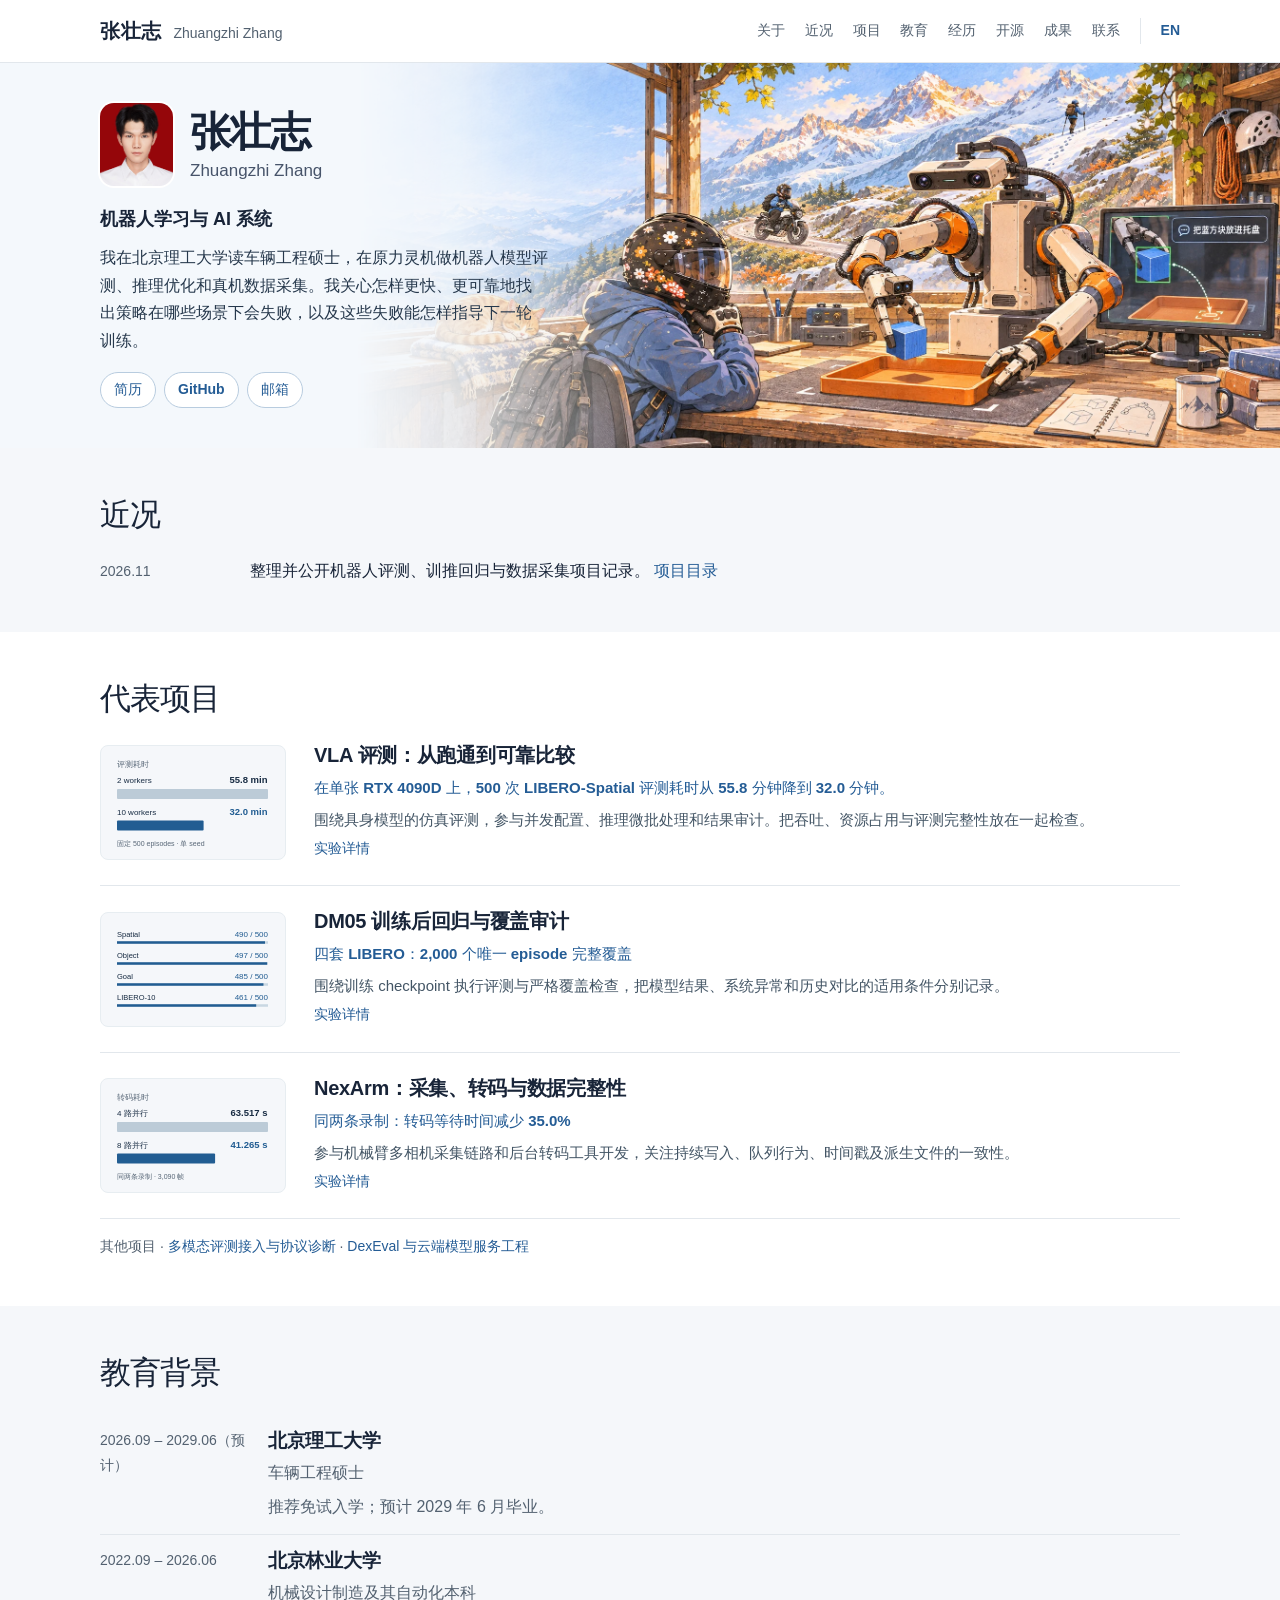
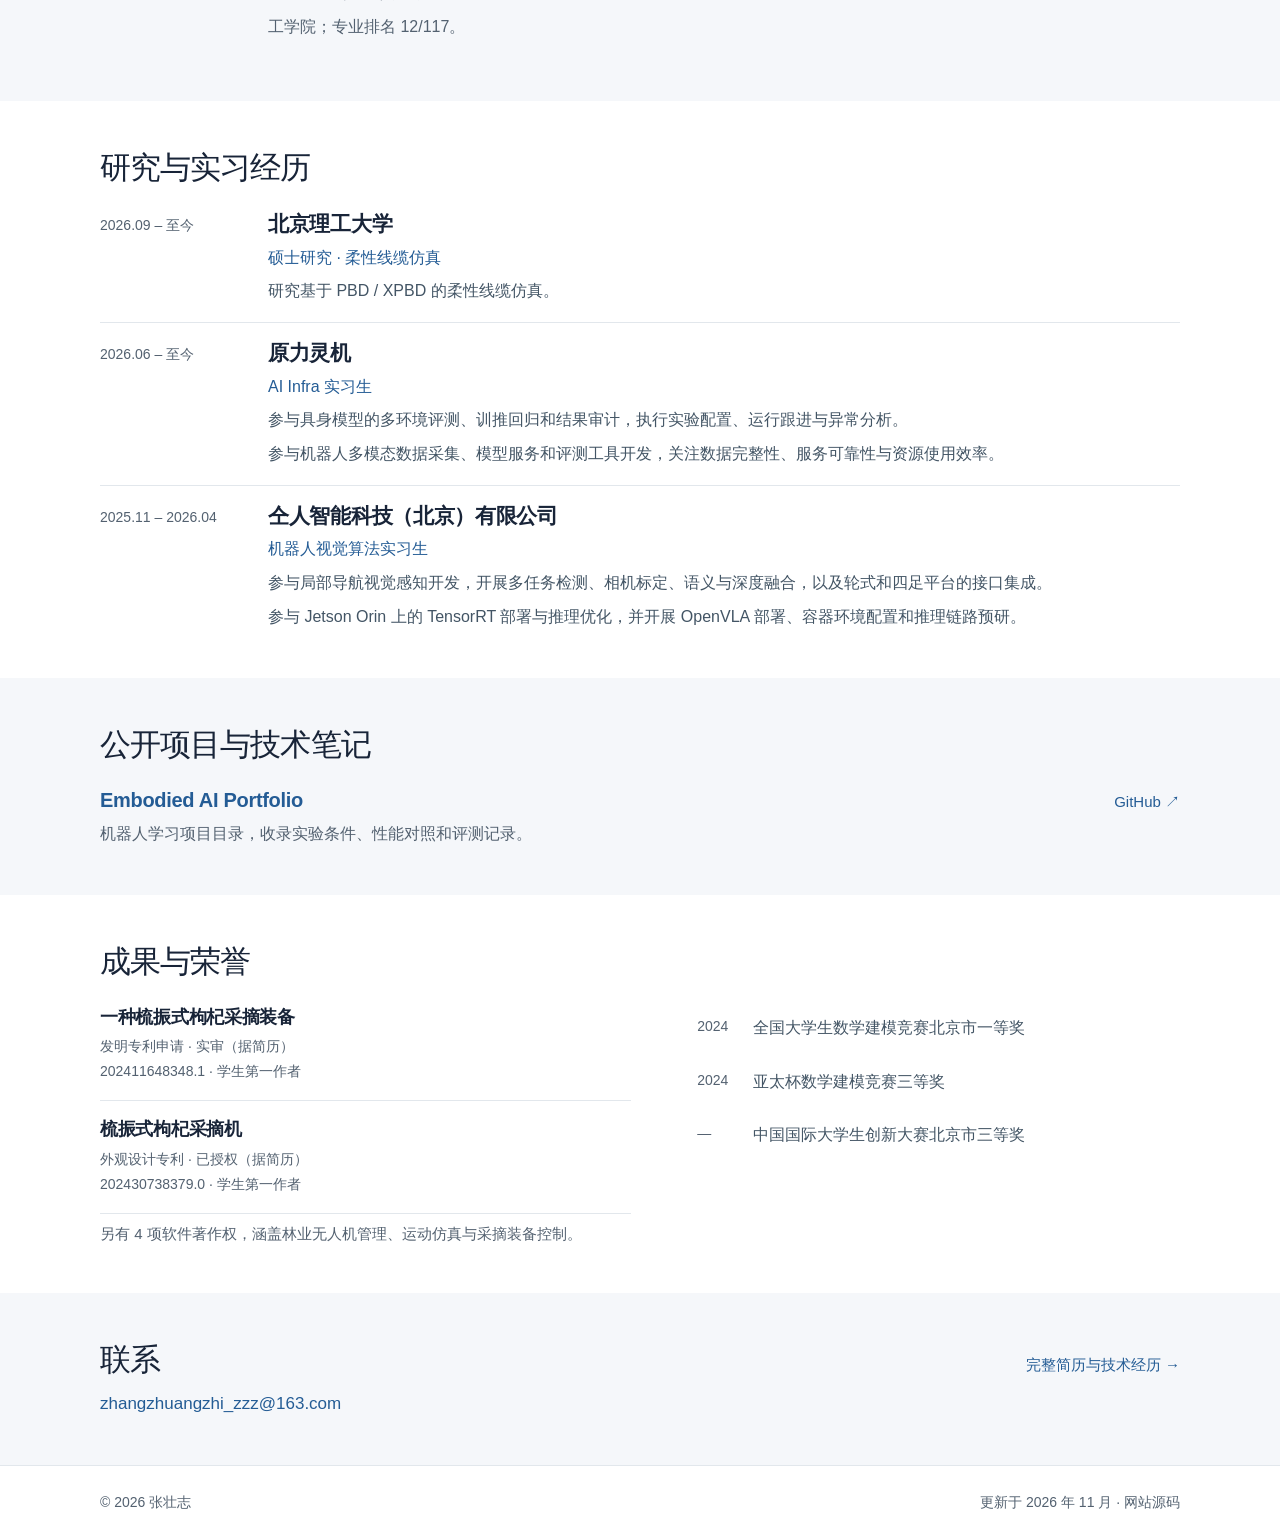
==== commit 4189a8ae: "Refresh the bilingual portfolio with the alpine robotics illustration and academic layout" ====
--- a/index.html
+++ b/index.html
@@ -7,18 +7,49 @@
 <link rel="canonical" href="https://zsevene077-cyber.github.io/index.html"><link rel="icon" type="image/svg+xml" href="assets/favicon.svg">
 <meta property="og:type" content="website"><meta property="og:title" content="张壮志 · 机器人学习与 AI 系统"><meta property="og:description" content="我是北京理工大学车辆工程硕士研究生，目前在原力灵机从事 AI Infra 实习。我的兴趣是机器人学习及其背后的数据、评测与计算系统。"><meta property="og:url" content="https://zsevene077-cyber.github.io/index.html"><meta property="og:image" content="https://zsevene077-cyber.github.io/assets/portrait.png">
 <link rel="stylesheet" href="assets/style.css">
+<script src="assets/navigation.js" defer></script>
 </head>
 <body>
 <a class="skip" href="#main">跳到正文</a>
-<header class="site-header"><div class="wrap header-inner"><a class="wordmark" href="index.html">张壮志<small>Zhuangzhi Zhang</small></a><nav class="nav" aria-label="主导航"><a class="optional" href="index.html#about">关于</a><a class="" href="index.html#projects">项目</a><a class="optional" href="index.html#experience">经历</a><a class="" href="index.html#contact">联系</a><a class="lang" href="en.html" lang="en" hreflang="en">EN</a></nav></div></header>
-<main id="main" class="wrap home-main">
-<section id="about" class="hero" aria-labelledby="name"><div class="hero-text"><div class="eyebrow">ROBOT LEARNING & AI SYSTEMS</div><h1 id="name">张壮志<span class="name-en">Zhuangzhi Zhang</span></h1><p class="hero-role">北京理工大学硕士研究生 · 原力灵机 AI Infra 实习生</p><div class="bio"><p>我是北京理工大学车辆工程硕士研究生，目前在原力灵机从事 AI Infra 实习。我的兴趣是机器人学习及其背后的数据、评测与计算系统。</p><p>近期，我参与 VLA 模型评测、训练与推理回归、机器人多模态数据采集，以及模型服务相关的工程工作。我希望通过具体实验理解系统瓶颈，让结果可检查、方法可复用。</p></div><div class="contact-links"><a href="mailto:zhangzhuangzhi_zzz@163.com">邮箱</a><a href="https://github.com/zsevene077-cyber">GitHub</a><a href="cv.html">简历</a></div></div><figure class="portrait"><img src="assets/portrait.png" alt="张壮志的个人照片" width="319" height="382"><figcaption>北京，中国<br>机器人学习与 AI 系统</figcaption></figure></section>
-<div class="focus-line"><strong>当前关注</strong><span>VLA 评测　/　模型部署　/　机器人数据</span></div>
-<section id="projects" class="section"><div class="section-heading"><div><h2>精选项目</h2><p>从实验配置到数据与结果，记录我参与的工程实践。</p></div><a href="https://github.com/zsevene077-cyber/embodied-ai-portfolio">GitHub 项目目录</a></div><article class="project-row"><a class="project-art" href="projects/vla-evaluation.html" aria-label="VLA 评测：从跑通到可靠比较"><svg viewBox="0 0 320 190" role="img" aria-label="500 episodes 评测耗时：55.8 分钟与 32.0 分钟" xmlns="http://www.w3.org/2000/svg"><title>500 episodes 评测耗时：55.8 分钟与 32.0 分钟</title><g font-family="-apple-system,BlinkMacSystemFont,Segoe UI,PingFang SC,sans-serif" fill="#172b42"><text x="8" y="24" font-size="15" fill="#586777">评测耗时</text><text x="8" y="56" font-size="16">2 workers</text><text x="309" y="56" text-anchor="end" font-size="19" font-weight="600">55.8 min</text><rect x="8" y="68" width="302" height="20" rx="2" fill="#bccbd7"/><text x="8" y="119" font-size="16">10 workers</text><text x="309" y="119" text-anchor="end" font-size="19" font-weight="600" fill="#225d92">32.0 min</text><rect x="8" y="131" width="173.2" height="20" rx="2" fill="#225d92"/><text x="8" y="181" font-size="14" fill="#586777">固定 500 episodes · 单 seed</text></g></svg></a><div class="project-copy"><div class="eyebrow">模型评测 · 性能分析</div><h3><a href="projects/vla-evaluation.html">VLA 评测：从跑通到可靠比较</a></h3><p>围绕具身模型的仿真评测，参与并发配置、推理微批处理和结果审计。把吞吐、资源占用与评测完整性放在一起检查。</p><p class="project-highlight">一次 500-episode 对比：55.8 → 32.0 分钟</p><div class="project-meta"><span class="tag">LIBERO</span><span class="tag">RoboTwin2</span><span class="tag">GPU</span><a class="detail" href="projects/vla-evaluation.html">项目详情</a></div></div></article><article class="project-row"><a class="project-art" href="projects/robot-data.html" aria-label="NexArm：采集、转码与数据完整性"><svg viewBox="0 0 320 190" role="img" aria-label="转码耗时：4 路 63.517 秒，8 路 41.265 秒" xmlns="http://www.w3.org/2000/svg"><title>转码耗时：4 路 63.517 秒，8 路 41.265 秒</title><g font-family="-apple-system,BlinkMacSystemFont,Segoe UI,PingFang SC,sans-serif" fill="#172b42"><text x="8" y="24" font-size="15" fill="#586777">转码耗时</text><text x="8" y="56" font-size="16">4 路并行</text><text x="309" y="56" text-anchor="end" font-size="19" font-weight="600">63.517 s</text><rect x="8" y="68" width="302" height="20" rx="2" fill="#bccbd7"/><text x="8" y="119" font-size="16">8 路并行</text><text x="309" y="119" text-anchor="end" font-size="19" font-weight="600" fill="#225d92">41.265 s</text><rect x="8" y="131" width="196.2" height="20" rx="2" fill="#225d92"/><text x="8" y="181" font-size="14" fill="#586777">同两条录制 · 3,090 帧</text></g></svg></a><div class="project-copy"><div class="eyebrow">机器人数据 · 系统工程</div><h3><a href="projects/robot-data.html">NexArm：采集、转码与数据完整性</a></h3><p>参与机械臂多相机采集链路和后台转码工具开发，关注持续写入、队列行为、时间戳及派生文件的一致性。</p><p class="project-highlight">同两条录制：转码等待时间减少 35.0%</p><div class="project-meta"><span class="tag">Multi-camera</span><span class="tag">Video</span><span class="tag">Python</span><a class="detail" href="projects/robot-data.html">项目详情</a></div></div></article><article class="project-row"><a class="project-art" href="projects/multimodal-protocols.html" aria-label="多模态评测接入与协议诊断"><svg viewBox="0 0 320 190" role="img" aria-label="32 个入口：27 个严格通过、4 个保留异常、1 个待完成" xmlns="http://www.w3.org/2000/svg"><title>32 个入口：27 个严格通过、4 个保留异常、1 个待完成</title><g font-family="-apple-system,BlinkMacSystemFont,Segoe UI,PingFang SC,sans-serif" fill="#172b42"><rect x="10" y="10" width="29" height="18" rx="2" fill="#225d92"/><rect x="48" y="10" width="29" height="18" rx="2" fill="#225d92"/><rect x="86" y="10" width="29" height="18" rx="2" fill="#225d92"/><rect x="124" y="10" width="29" height="18" rx="2" fill="#225d92"/><rect x="162" y="10" width="29" height="18" rx="2" fill="#225d92"/><rect x="200" y="10" width="29" height="18" rx="2" fill="#225d92"/><rect x="238" y="10" width="29" height="18" rx="2" fill="#225d92"/><rect x="276" y="10" width="29" height="18" rx="2" fill="#225d92"/><rect x="10" y="36" width="29" height="18" rx="2" fill="#225d92"/><rect x="48" y="36" width="29" height="18" rx="2" fill="#225d92"/><rect x="86" y="36" width="29" height="18" rx="2" fill="#225d92"/><rect x="124" y="36" width="29" height="18" rx="2" fill="#225d92"/><rect x="162" y="36" width="29" height="18" rx="2" fill="#225d92"/><rect x="200" y="36" width="29" height="18" rx="2" fill="#225d92"/><rect x="238" y="36" width="29" height="18" rx="2" fill="#225d92"/><rect x="276" y="36" width="29" height="18" rx="2" fill="#225d92"/><rect x="10" y="62" width="29" height="18" rx="2" fill="#225d92"/><rect x="48" y="62" width="29" height="18" rx="2" fill="#225d92"/><rect x="86" y="62" width="29" height="18" rx="2" fill="#225d92"/><rect x="124" y="62" width="29" height="18" rx="2" fill="#225d92"/><rect x="162" y="62" width="29" height="18" rx="2" fill="#225d92"/><rect x="200" y="62" width="29" height="18" rx="2" fill="#225d92"/><rect x="238" y="62" width="29" height="18" rx="2" fill="#225d92"/><rect x="276" y="62" width="29" height="18" rx="2" fill="#225d92"/><rect x="10" y="88" width="29" height="18" rx="2" fill="#225d92"/><rect x="48" y="88" width="29" height="18" rx="2" fill="#225d92"/><rect x="86" y="88" width="29" height="18" rx="2" fill="#225d92"/><rect x="124" y="88" width="29" height="18" rx="2" fill="#c89545"/><rect x="162" y="88" width="29" height="18" rx="2" fill="#c89545"/><rect x="200" y="88" width="29" height="18" rx="2" fill="#c89545"/><rect x="238" y="88" width="29" height="18" rx="2" fill="#c89545"/><rect x="276" y="88" width="29" height="18" rx="2" fill="#d9e1e7"/><text x="9" y="145" font-size="25" font-weight="600" fill="#225d92">27</text><text x="53" y="145" font-size="16">严格通过</text><text x="9" y="177" font-size="14" fill="#586777">4 个保留异常 / 1 个待完成</text></g></svg></a><div class="project-copy"><div class="eyebrow">评测工具 · 结果可信度</div><h3><a href="projects/multimodal-protocols.html">多模态评测接入与协议诊断</a></h3><p>参与多模态评测入口、任务配置和结果检查，区分“能出分”与“严格零异常”，让异常和协议差异留在记录里。</p><p class="project-highlight">32 个入口：31 个功能出分，27 个严格零异常</p><div class="project-meta"><span class="tag">lmms-eval</span><span class="tag">VLM</span><span class="tag">Scoring</span><a class="detail" href="projects/multimodal-protocols.html">项目详情</a></div></div></article><article class="project-row"><a class="project-art" href="projects/evaluation-infra.html" aria-label="DexEval 与云端模型服务工程"><svg viewBox="0 0 320 190" role="img" aria-label="实验生命周期：配置、提交、监控、审计、归档、回收" xmlns="http://www.w3.org/2000/svg"><title>实验生命周期：配置、提交、监控、审计、归档、回收</title><g font-family="-apple-system,BlinkMacSystemFont,Segoe UI,PingFang SC,sans-serif" fill="#172b42"><path d="M55 58H265V137H55" fill="none" stroke="#b9cbd8" stroke-width="2"/><rect x="9" y="29" width="85" height="54" rx="3" fill="#fff" stroke="#b9cbd8"/><text x="51.5" y="62" text-anchor="middle" font-size="15" fill="#225d92">配置</text><rect x="117" y="29" width="85" height="54" rx="3" fill="#fff" stroke="#b9cbd8"/><text x="159.5" y="62" text-anchor="middle" font-size="15" fill="#225d92">提交</text><rect x="225" y="29" width="85" height="54" rx="3" fill="#fff" stroke="#b9cbd8"/><text x="267.5" y="62" text-anchor="middle" font-size="15" fill="#225d92">监控</text><rect x="225" y="108" width="85" height="54" rx="3" fill="#fff" stroke="#b9cbd8"/><text x="267.5" y="141" text-anchor="middle" font-size="15" fill="#225d92">审计</text><rect x="117" y="108" width="85" height="54" rx="3" fill="#fff" stroke="#b9cbd8"/><text x="159.5" y="141" text-anchor="middle" font-size="15" fill="#225d92">归档</text><rect x="9" y="108" width="85" height="54" rx="3" fill="#fff" stroke="#b9cbd8"/><text x="51.5" y="141" text-anchor="middle" font-size="15" fill="#225d92">回收</text></g></svg></a><div class="project-copy"><div class="eyebrow">AI INFRA · 工程工具</div><h3><a href="projects/evaluation-infra.html">DexEval 与云端模型服务工程</a></h3><p>参与模型评测平台及云端服务相关开发，把配置、提交、监控、结果审计和资源回收串成可跟进的实验流程。</p><p class="project-highlight">关注一次实验的完整生命周期</p><div class="project-meta"><span class="tag">Model Serving</span><span class="tag">Docker</span><span class="tag">Lifecycle</span><a class="detail" href="projects/evaluation-infra.html">项目详情</a></div></div></article><article class="project-row"><a class="project-art" href="projects/training-regression.html" aria-label="DM05 训练后回归与覆盖审计"><svg viewBox="0 0 320 190" role="img" aria-label="四套 LIBERO，每套 500 episodes，完整覆盖 2000 个唯一 episode" xmlns="http://www.w3.org/2000/svg"><title>四套 LIBERO，每套 500 episodes，完整覆盖 2000 个唯一 episode</title><g font-family="-apple-system,BlinkMacSystemFont,Segoe UI,PingFang SC,sans-serif" fill="#172b42"><text x="8" y="29" font-size="15">Spatial</text><text x="310" y="29" text-anchor="end" font-size="16" fill="#225d92">490 / 500</text><line x1="8" y1="41" x2="310" y2="41" stroke="#c9d7e2" stroke-width="5"/><line x1="8" y1="41" x2="304.0" y2="41" stroke="#225d92" stroke-width="5"/><text x="8" y="71" font-size="15">Object</text><text x="310" y="71" text-anchor="end" font-size="16" fill="#225d92">497 / 500</text><line x1="8" y1="83" x2="310" y2="83" stroke="#c9d7e2" stroke-width="5"/><line x1="8" y1="83" x2="308.2" y2="83" stroke="#225d92" stroke-width="5"/><text x="8" y="113" font-size="15">Goal</text><text x="310" y="113" text-anchor="end" font-size="16" fill="#225d92">485 / 500</text><line x1="8" y1="125" x2="310" y2="125" stroke="#c9d7e2" stroke-width="5"/><line x1="8" y1="125" x2="300.9" y2="125" stroke="#225d92" stroke-width="5"/><text x="8" y="155" font-size="15">LIBERO-10</text><text x="310" y="155" text-anchor="end" font-size="16" fill="#225d92">461 / 500</text><line x1="8" y1="167" x2="310" y2="167" stroke="#c9d7e2" stroke-width="5"/><line x1="8" y1="167" x2="286.4" y2="167" stroke="#225d92" stroke-width="5"/></g></svg></a><div class="project-copy"><div class="eyebrow">训练与推理 · 回归验证</div><h3><a href="projects/training-regression.html">DM05 训练后回归与覆盖审计</a></h3><p>围绕训练 checkpoint 执行评测与严格覆盖检查，把模型结果、系统异常和历史对比的适用条件分别记录。</p><p class="project-highlight">四套 LIBERO：2,000 个唯一 episode 完整覆盖</p><div class="project-meta"><span class="tag">DM05</span><span class="tag">LoRA</span><span class="tag">LIBERO</span><a class="detail" href="projects/training-regression.html">项目详情</a></div></div></article></section>
-<section id="experience" class="section"><div class="section-heading"><h2>实习经历</h2></div><div class="experience-list"><article class="timeline-item"><div class="timeline-date">2026.06 – 至今</div><div class="timeline-body"><h3>原力灵机</h3><div class="timeline-role">AI Infra 实习生</div><p>参与具身模型的多环境评测、训推回归和结果审计，执行实验配置、运行跟进与异常分析。</p><p>参与机器人多模态数据采集、模型服务和评测工具开发，关注数据完整性、服务可靠性与资源使用效率。</p></div></article><article class="timeline-item"><div class="timeline-date">2025.11 – 2026.04</div><div class="timeline-body"><h3>仝人智能科技（北京）有限公司</h3><div class="timeline-role">机器人视觉算法实习生</div><p>参与局部导航视觉感知开发，开展多任务检测、相机标定、语义与深度融合，以及轮式和四足平台的接口集成。</p><p>参与 Jetson Orin 上的 TensorRT 部署与推理优化，并开展 OpenVLA 部署、容器环境配置和推理链路预研。</p></div></article></div></section>
-<section class="section two-columns" id="education"><div><h2 class="subheading">教育背景</h2><article class="education-item"><h3>北京理工大学</h3><p>车辆工程硕士</p><div class="date">2026.09 – 2029.06（预计）</div><p>推荐免试入学；预计 2029 年 6 月毕业。</p></article><article class="education-item"><h3>北京林业大学</h3><p>机械设计制造及其自动化本科</p><div class="date">2022.09 – 2026.06</div><p>工学院；专业排名 12/117。</p></article></div><div><h2 class="subheading">技术与实践</h2><div class="skill-list"><span>Python / C++</span><span>ROS2 / Autoware</span><span>TensorRT / Jetson Orin</span><span>Docker / Linux</span><span>VLA 模型评测</span><span>训练与推理回归</span><span>机器人多模态数据采集</span><span>相机标定与空间融合</span><span>SolidWorks / 机构设计</span></div><p style="font-size:16px;color:var(--muted);margin-top:23px">此前，我参与过轮式与四足机器人的视觉感知和端侧部署，也在本科阶段开展了采摘装备设计与轻量化视觉模型项目。</p></div></section>
-<section class="section" id="recognition"><div class="section-heading"><h2>成果与荣誉</h2><a href="cv.html">完整简历</a></div><div class="outputs"><div><article class="output-item"><h3>一种梳振式枸杞采摘装备</h3><p>发明专利申请 · 实审（据简历）<br>202411648348.1 · 学生第一作者</p></article><article class="output-item"><h3>梳振式枸杞采摘机</h3><p>外观设计专利 · 已授权（据简历）<br>202430738379.0 · 学生第一作者</p></article><p style="font-size:15px;color:var(--muted);margin-top:13px">另有 4 项软件著作权，涵盖林业无人机管理、运动仿真与采摘装备控制。</p></div><ul class="award-list"><li><small>2024</small><span>全国大学生数学建模竞赛北京市一等奖</span></li><li><small>2024</small><span>亚太杯数学建模竞赛三等奖</span></li><li><small>—</small><span>中国国际大学生创新大赛北京市三等奖</span></li></ul></div></section>
-<section id="contact" class="contact-section"><div><h2>保持联系</h2><p>欢迎交流机器人学习、评测与 AI Infra 相关问题。</p></div><a class="email-link" href="mailto:zhangzhuangzhi_zzz@163.com">zhangzhuangzhi_zzz@163.com</a></section>
+<header class="site-header"><div class="wrap header-inner"><a class="wordmark" href="index.html">张壮志<small>Zhuangzhi Zhang</small></a><button class="nav-toggle" type="button" aria-controls="site-nav" aria-expanded="false">目录 <span aria-hidden="true">☰</span></button><nav class="nav" id="site-nav" aria-label="主导航"><a href="index.html#about">关于</a><a href="index.html#news">近况</a><a href="index.html#projects">项目</a><a href="index.html#education">教育</a><a href="index.html#experience">经历</a><a href="index.html#opensource">开源</a><a href="index.html#recognition">成果</a><a href="index.html#contact">联系</a><a class="lang" href="en.html" lang="en" hreflang="en">EN</a></nav></div></header>
+<main id="main" class="academic-home">
+<section id="about" class="academic-hero" aria-labelledby="name">
+<div class="hero-landscape" role="img" aria-label="雪山下的双臂机器人工作台，窗边有小猫，窗外有人骑摩托、登山。"></div>
+<div class="wrap hero-inner"><div class="hero-identity">
+<img class="hero-portrait" src="assets/portrait.png" width="319" height="382" alt="张壮志">
+<h1 id="name">张壮志<span>Zhuangzhi Zhang</span></h1></div>
+<p class="hero-field">机器人学习与 AI 系统</p>
+<p class="intro-copy">我在北京理工大学读车辆工程硕士，在原力灵机做机器人模型评测、推理优化和真机数据采集。我关心怎样更快、更可靠地找出策略在哪些场景下会失败，以及这些失败能怎样指导下一轮训练。</p>
+<div class="hero-actions"><a href="cv.html">简历</a><a href="https://github.com/zsevene077-cyber">GitHub</a><a href="mailto:zhangzhuangzhi_zzz@163.com">邮箱</a></div></div></section>
+<section id="news" class="profile-block tinted"><div class="wrap">
+<h2>近况</h2><div class="dated-row"><time datetime="2026-11">2026.11</time><p>整理并公开机器人评测、训推回归与数据采集项目记录。 <a href="https://github.com/zsevene077-cyber/embodied-ai-portfolio">项目目录</a></p></div>
+</div></section>
+<section id="projects" class="profile-block"><div class="wrap">
+<h2>代表项目</h2><article class="project-row"><a class="project-art" href="projects/vla-evaluation.html" aria-label="VLA 评测：从跑通到可靠比较"><svg viewBox="0 0 320 190" role="img" aria-label="500 episodes 评测耗时：55.8 分钟与 32.0 分钟" xmlns="http://www.w3.org/2000/svg"><title>500 episodes 评测耗时：55.8 分钟与 32.0 分钟</title><g font-family="-apple-system,BlinkMacSystemFont,Segoe UI,PingFang SC,sans-serif" fill="#172b42"><text x="8" y="24" font-size="15" fill="#586777">评测耗时</text><text x="8" y="56" font-size="16">2 workers</text><text x="309" y="56" text-anchor="end" font-size="19" font-weight="600">55.8 min</text><rect x="8" y="68" width="302" height="20" rx="2" fill="#bccbd7"/><text x="8" y="119" font-size="16">10 workers</text><text x="309" y="119" text-anchor="end" font-size="19" font-weight="600" fill="#225d92">32.0 min</text><rect x="8" y="131" width="173.2" height="20" rx="2" fill="#225d92"/><text x="8" y="181" font-size="14" fill="#586777">固定 500 episodes · 单 seed</text></g></svg></a>
+<div class="project-copy"><h3><a href="projects/vla-evaluation.html">VLA 评测：从跑通到可靠比较</a></h3>
+<p class="project-highlight">在单张 RTX 4090D 上，500 次 LIBERO-Spatial 评测耗时从 55.8 分钟降到 32.0 分钟。</p><p>围绕具身模型的仿真评测，参与并发配置、推理微批处理和结果审计。把吞吐、资源占用与评测完整性放在一起检查。</p>
+<a class="detail" href="projects/vla-evaluation.html">实验详情</a></div></article><article class="project-row"><a class="project-art" href="projects/training-regression.html" aria-label="DM05 训练后回归与覆盖审计"><svg viewBox="0 0 320 190" role="img" aria-label="四套 LIBERO，每套 500 episodes，完整覆盖 2000 个唯一 episode" xmlns="http://www.w3.org/2000/svg"><title>四套 LIBERO，每套 500 episodes，完整覆盖 2000 个唯一 episode</title><g font-family="-apple-system,BlinkMacSystemFont,Segoe UI,PingFang SC,sans-serif" fill="#172b42"><text x="8" y="29" font-size="15">Spatial</text><text x="310" y="29" text-anchor="end" font-size="16" fill="#225d92">490 / 500</text><line x1="8" y1="41" x2="310" y2="41" stroke="#c9d7e2" stroke-width="5"/><line x1="8" y1="41" x2="304.0" y2="41" stroke="#225d92" stroke-width="5"/><text x="8" y="71" font-size="15">Object</text><text x="310" y="71" text-anchor="end" font-size="16" fill="#225d92">497 / 500</text><line x1="8" y1="83" x2="310" y2="83" stroke="#c9d7e2" stroke-width="5"/><line x1="8" y1="83" x2="308.2" y2="83" stroke="#225d92" stroke-width="5"/><text x="8" y="113" font-size="15">Goal</text><text x="310" y="113" text-anchor="end" font-size="16" fill="#225d92">485 / 500</text><line x1="8" y1="125" x2="310" y2="125" stroke="#c9d7e2" stroke-width="5"/><line x1="8" y1="125" x2="300.9" y2="125" stroke="#225d92" stroke-width="5"/><text x="8" y="155" font-size="15">LIBERO-10</text><text x="310" y="155" text-anchor="end" font-size="16" fill="#225d92">461 / 500</text><line x1="8" y1="167" x2="310" y2="167" stroke="#c9d7e2" stroke-width="5"/><line x1="8" y1="167" x2="286.4" y2="167" stroke="#225d92" stroke-width="5"/></g></svg></a>
+<div class="project-copy"><h3><a href="projects/training-regression.html">DM05 训练后回归与覆盖审计</a></h3>
+<p class="project-highlight">四套 LIBERO：2,000 个唯一 episode 完整覆盖</p><p>围绕训练 checkpoint 执行评测与严格覆盖检查，把模型结果、系统异常和历史对比的适用条件分别记录。</p>
+<a class="detail" href="projects/training-regression.html">实验详情</a></div></article><article class="project-row"><a class="project-art" href="projects/robot-data.html" aria-label="NexArm：采集、转码与数据完整性"><svg viewBox="0 0 320 190" role="img" aria-label="转码耗时：4 路 63.517 秒，8 路 41.265 秒" xmlns="http://www.w3.org/2000/svg"><title>转码耗时：4 路 63.517 秒，8 路 41.265 秒</title><g font-family="-apple-system,BlinkMacSystemFont,Segoe UI,PingFang SC,sans-serif" fill="#172b42"><text x="8" y="24" font-size="15" fill="#586777">转码耗时</text><text x="8" y="56" font-size="16">4 路并行</text><text x="309" y="56" text-anchor="end" font-size="19" font-weight="600">63.517 s</text><rect x="8" y="68" width="302" height="20" rx="2" fill="#bccbd7"/><text x="8" y="119" font-size="16">8 路并行</text><text x="309" y="119" text-anchor="end" font-size="19" font-weight="600" fill="#225d92">41.265 s</text><rect x="8" y="131" width="196.2" height="20" rx="2" fill="#225d92"/><text x="8" y="181" font-size="14" fill="#586777">同两条录制 · 3,090 帧</text></g></svg></a>
+<div class="project-copy"><h3><a href="projects/robot-data.html">NexArm：采集、转码与数据完整性</a></h3>
+<p class="project-highlight">同两条录制：转码等待时间减少 35.0%</p><p>参与机械臂多相机采集链路和后台转码工具开发，关注持续写入、队列行为、时间戳及派生文件的一致性。</p>
+<a class="detail" href="projects/robot-data.html">实验详情</a></div></article>
+<p class="related-projects">其他项目 · <a href="projects/multimodal-protocols.html">多模态评测接入与协议诊断</a> · <a href="projects/evaluation-infra.html">DexEval 与云端模型服务工程</a></p></div></section>
+<section id="education" class="profile-block tinted"><div class="wrap">
+<h2>教育背景</h2><div class="academic-education"><article class="education-item"><h3>北京理工大学</h3><p>车辆工程硕士</p><div class="date">2026.09 – 2029.06（预计）</div><p>推荐免试入学；预计 2029 年 6 月毕业。</p></article><article class="education-item"><h3>北京林业大学</h3><p>机械设计制造及其自动化本科</p><div class="date">2022.09 – 2026.06</div><p>工学院；专业排名 12/117。</p></article></div></div></section>
+<section id="experience" class="profile-block"><div class="wrap">
+<h2>研究与实习经历</h2><div class="experience-list"><article class="timeline-item"><div class="timeline-date">2026.09 – 至今</div><div class="timeline-body"><h3>北京理工大学</h3><div class="timeline-role">硕士研究 · 柔性线缆仿真</div><p>研究基于 PBD / XPBD 的柔性线缆仿真。</p></div></article><article class="timeline-item"><div class="timeline-date">2026.06 – 至今</div><div class="timeline-body"><h3>原力灵机</h3><div class="timeline-role">AI Infra 实习生</div><p>参与具身模型的多环境评测、训推回归和结果审计，执行实验配置、运行跟进与异常分析。</p><p>参与机器人多模态数据采集、模型服务和评测工具开发，关注数据完整性、服务可靠性与资源使用效率。</p></div></article><article class="timeline-item"><div class="timeline-date">2025.11 – 2026.04</div><div class="timeline-body"><h3>仝人智能科技（北京）有限公司</h3><div class="timeline-role">机器人视觉算法实习生</div><p>参与局部导航视觉感知开发，开展多任务检测、相机标定、语义与深度融合，以及轮式和四足平台的接口集成。</p><p>参与 Jetson Orin 上的 TensorRT 部署与推理优化，并开展 OpenVLA 部署、容器环境配置和推理链路预研。</p></div></article></div></div></section>
+<section id="opensource" class="profile-block tinted"><div class="wrap">
+<h2>公开项目与技术笔记</h2>
+<article class="resource-row"><div><h3><a href="https://github.com/zsevene077-cyber/embodied-ai-portfolio">Embodied AI Portfolio</a></h3><p>机器人学习项目目录，收录实验条件、性能对照和评测记录。</p></div>
+<a href="https://github.com/zsevene077-cyber/embodied-ai-portfolio" aria-label="打开 GitHub 项目目录">GitHub ↗</a></article>
+</div></section>
+<section class="profile-block" id="recognition"><div class="wrap"><h2>成果与荣誉</h2>
+<div class="outputs"><div><article class="output-item"><h3>一种梳振式枸杞采摘装备</h3><p>发明专利申请 · 实审（据简历）<br>202411648348.1 · 学生第一作者</p></article><article class="output-item"><h3>梳振式枸杞采摘机</h3><p>外观设计专利 · 已授权（据简历）<br>202430738379.0 · 学生第一作者</p></article><p class="copyright-note">另有 4 项软件著作权，涵盖林业无人机管理、运动仿真与采摘装备控制。</p></div><ul class="award-list"><li><small>2024</small><span>全国大学生数学建模竞赛北京市一等奖</span></li><li><small>2024</small><span>亚太杯数学建模竞赛三等奖</span></li><li><small>—</small><span>中国国际大学生创新大赛北京市三等奖</span></li></ul></div></div></section>
+<section id="contact" class="profile-block tinted"><div class="wrap contact-strip"><div>
+<h2>联系</h2><a href="mailto:zhangzhuangzhi_zzz@163.com">zhangzhuangzhi_zzz@163.com</a></div>
+<a href="cv.html">完整简历与技术经历 →</a></div></section>
 </main>
 <footer class="site-footer"><div class="wrap footer-inner"><span>© 2026 张壮志</span><span>更新于 2026 年 11 月 · <a href="https://github.com/zsevene077-cyber/zsevene077-cyber.github.io">网站源码</a></span></div></footer>
 </body></html>
--- a/assets/style.css
+++ b/assets/style.css
@@ -6,6 +6,91 @@
 @media(prefers-reduced-motion:reduce){html{scroll-behavior:auto}}
 @media print{.site-header,.site-footer,.print-button,.skip{display:none!important}body{font-size:10pt;color:#111;background:#fff}.wrap,.cv-main{width:100%;max-width:none;margin:0;padding:0}.cv-main h1{font-size:24pt}.cv-main h2{font-size:14pt}.cv-main h3{font-size:11pt}.cv-main p,.cv-main li,.timeline-role{font-size:10pt;line-height:1.55}.cv-main section{margin-top:17pt;break-inside:avoid}.cv-top{padding-bottom:14pt}.cv-main .timeline-item{display:grid;grid-template-columns:95pt 1fr}.cv-main .timeline-date{font-size:9pt}.cv-main .contact-links{font-size:9pt}.cv-main .timeline-body p{font-size:10pt}.cv-project{margin-top:10pt}.cv-fine{font-size:8pt!important}a{color:inherit}a[href]:after{content:none}@page{size:A4;margin:16mm 17mm}}
 
-/* Match the homepage reading rhythm to the project-detail layout. */
-.home-main{max-width:900px}.home-main h2{font-size:24px}.home-main .section-heading{margin-bottom:24px}
-@media(min-width:701px){.home-main .hero{grid-template-columns:minmax(0,1fr) 174px;gap:46px;padding:42px 0 35px}.home-main h1{font-size:37px;letter-spacing:-.8px}.home-main .section{padding:33px 0}.home-main .project-row{grid-template-columns:250px minmax(0,1fr);gap:28px}.home-main .hero-role{font-size:17px}.home-main .two-columns,.home-main .outputs{gap:40px}.home-main .contact-section{padding:38px 0}}
+/* Shared academic profile layout, including project and CV reading pages. */
+:root {
+  --ink: #182438;
+  --blue: #245c95;
+  --muted: #536170;
+  --line: #e2e7ec;
+  --soft: #f5f7fa;
+}
+.site-header { background: rgb(255 255 255 / 95%); }
+.header-inner { min-height: 62px; }
+.nav { gap: clamp(12px, 1.55vw, 24px); font-size: 14px; }
+.nav-toggle { display: none; }
+.academic-hero { position: relative; isolation: isolate; background: #f4f8fc; }
+.hero-landscape {
+  position: absolute; inset: 0 0 0 auto; z-index: -1;
+  height: 100%; max-width: 100%; aspect-ratio: 1942/809;
+  background: url("alpine-robotics-v2.webp") right center / auto 100% no-repeat;
+  mask-image: linear-gradient(90deg, transparent 0%, rgb(0 0 0 / 15%) 11%, #000 33%);
+}
+.hero-inner { padding-block: 40px; min-height: clamp(350px, 29vw, 460px); display: grid; align-content: center; justify-items: start; }
+.hero-identity { display: flex; align-items: center; gap: 17px; }
+.hero-portrait { width: 73px; height: 83px; border-radius: 14px; object-fit: cover; box-shadow: 0 0 0 2px #fff; }
+.hero-identity h1 { font-size: clamp(32px, 3.2vw, 47px); line-height: 1.13; }
+.hero-identity h1 span { display: block; font-size: 17px; margin-top: 6px; letter-spacing: 0; color: #47546a; font-weight: 450; }
+.hero-field { margin: 17px 0 0; font-size: 18px; font-weight: 600; }
+.intro-copy { max-width: min(35vw, 450px); color: #26384c; font-size: 16px; line-height: 1.72; margin-top: 9px; text-wrap: pretty; }
+.hero-actions { display: flex; flex-wrap: wrap; gap: 8px; margin-top: 18px; }
+.hero-actions a { padding: 4px 13px; border-radius: 20px; border: 1px solid #b8ccdf; background: #fff; font-size: 14px; font-weight: 550; }
+.profile-block { padding: clamp(32px, 3.6vw, 50px) 0; }
+.tinted { background: var(--soft); }
+.profile-block h2 { font-size: clamp(25px, 2.4vw, 34px); font-weight: 550; letter-spacing: -.03em; margin-bottom: 22px; }
+.dated-row { display: grid; grid-template-columns: 130px 1fr; align-items: baseline; gap: 20px; }
+.dated-row time, .timeline-date, .academic-education .date { font-variant-numeric: tabular-nums; font-size: 14px; color: var(--muted); }
+.dated-row p, .resource-row p { font-size: 16px; }
+.academic-home .project-row { grid-template-columns: 186px 1fr; gap: 28px; padding: 22px 0; }
+.academic-home .project-row:first-of-type { padding-top: 0; }
+.academic-home .project-art { min-height: 0; padding: 9px 12px; border-radius: 8px; }
+.academic-home .project-art.project-media { padding: 0; }
+.project-copy h3 { font-size: 20px; }
+.academic-home .project-copy p { margin-top: 5px; font-size: 15px; }
+.project-copy .detail, .related-projects { font-size: 14px; }
+.related-projects { border-top: 1px solid var(--line); padding-top: 15px; color: var(--muted); }
+.academic-home .education-item { display: grid; grid-template-columns: 150px 1fr; column-gap: 18px; padding: 13px 0; }
+.academic-home .education-item + .education-item { margin: 0; border-top: 1px solid var(--line); }
+.academic-education .date { grid-column: 1; grid-row: 1 / span 3; }
+.academic-education .education-item > :not(.date) { grid-column: 2; }
+.academic-home .experience-list { gap: 0; }
+.academic-home .timeline-item { grid-template-columns: 150px 1fr; gap: 18px; padding: 16px 0; border-bottom: 1px solid var(--line); }
+.academic-home .timeline-item:first-child { padding-top: 0; }
+.academic-home .timeline-item:last-child { border-bottom: 0; padding-bottom: 0; }
+.academic-home .timeline-body p { margin-top: 5px; }
+.resource-row, .contact-strip { display: flex; align-items: baseline; justify-content: space-between; gap: 24px; }
+.resource-row h3 { font-size: 20px; }
+.resource-row p, .copyright-note { margin-top: 6px; color: var(--muted); }
+.copyright-note, .resource-row > a, .contact-strip > a { font-size: 15px; }
+.contact-strip h2 { margin-bottom: 8px; }
+@media screen {
+  .project-header { padding: 34px 0 28px; }
+  .project-header h1, .cv-top h1 { font-weight: 550; letter-spacing: -.035em; }
+  .detail-figure { background: var(--soft); border-radius: 12px; }
+  .detail-section h2, .cv-main h2 { font-weight: 550; }
+  .cv-main section { padding-top: 19px; border-top: 1px solid var(--line); }
+  .cv-top { border-bottom: 0; padding-bottom: 0; }
+  .print-button { border-radius: 20px; }
+}
+@media (max-width: 940px) {
+  .header-inner { flex-wrap: wrap; gap: 8px; padding-block: 12px; }
+  .wordmark { margin-right: auto; }
+  .nav { flex-wrap: wrap; gap: 9px 17px; }
+  .has-menu .nav-toggle { display: block; font: inherit; font-size: 15px; color: var(--ink); border: 1px solid var(--line); border-radius: 7px; background: white; padding: 5px 11px; cursor: pointer; }
+  .has-menu .nav { display: none; }
+  .has-menu .nav.is-open { display: flex; flex-basis: 100%; padding: 5px 0; }
+}
+@media (max-width: 940px) {
+  .academic-hero { background: white; }
+  .hero-landscape { position: relative; z-index: auto; width: 100%; height: auto; background-size: contain; mask-image: none; }
+  .hero-inner { min-height: 0; padding-block: 24px 30px; }
+  .hero-portrait { width: 58px; height: 66px; }
+  .intro-copy { max-width: 55ch; }
+}
+@media (max-width: 600px) {
+  .academic-home .project-row { grid-template-columns: 1fr; gap: 12px; }
+  .academic-home .project-art { justify-content: center; }
+  .academic-home .project-art svg { max-height: 128px; }
+  .dated-row, .academic-home .timeline-item, .academic-home .education-item { display: block; }
+  .dated-row time { display: block; margin-bottom: 4px; }
+  .resource-row, .contact-strip { align-items: flex-start; flex-direction: column; gap: 12px; }
+}
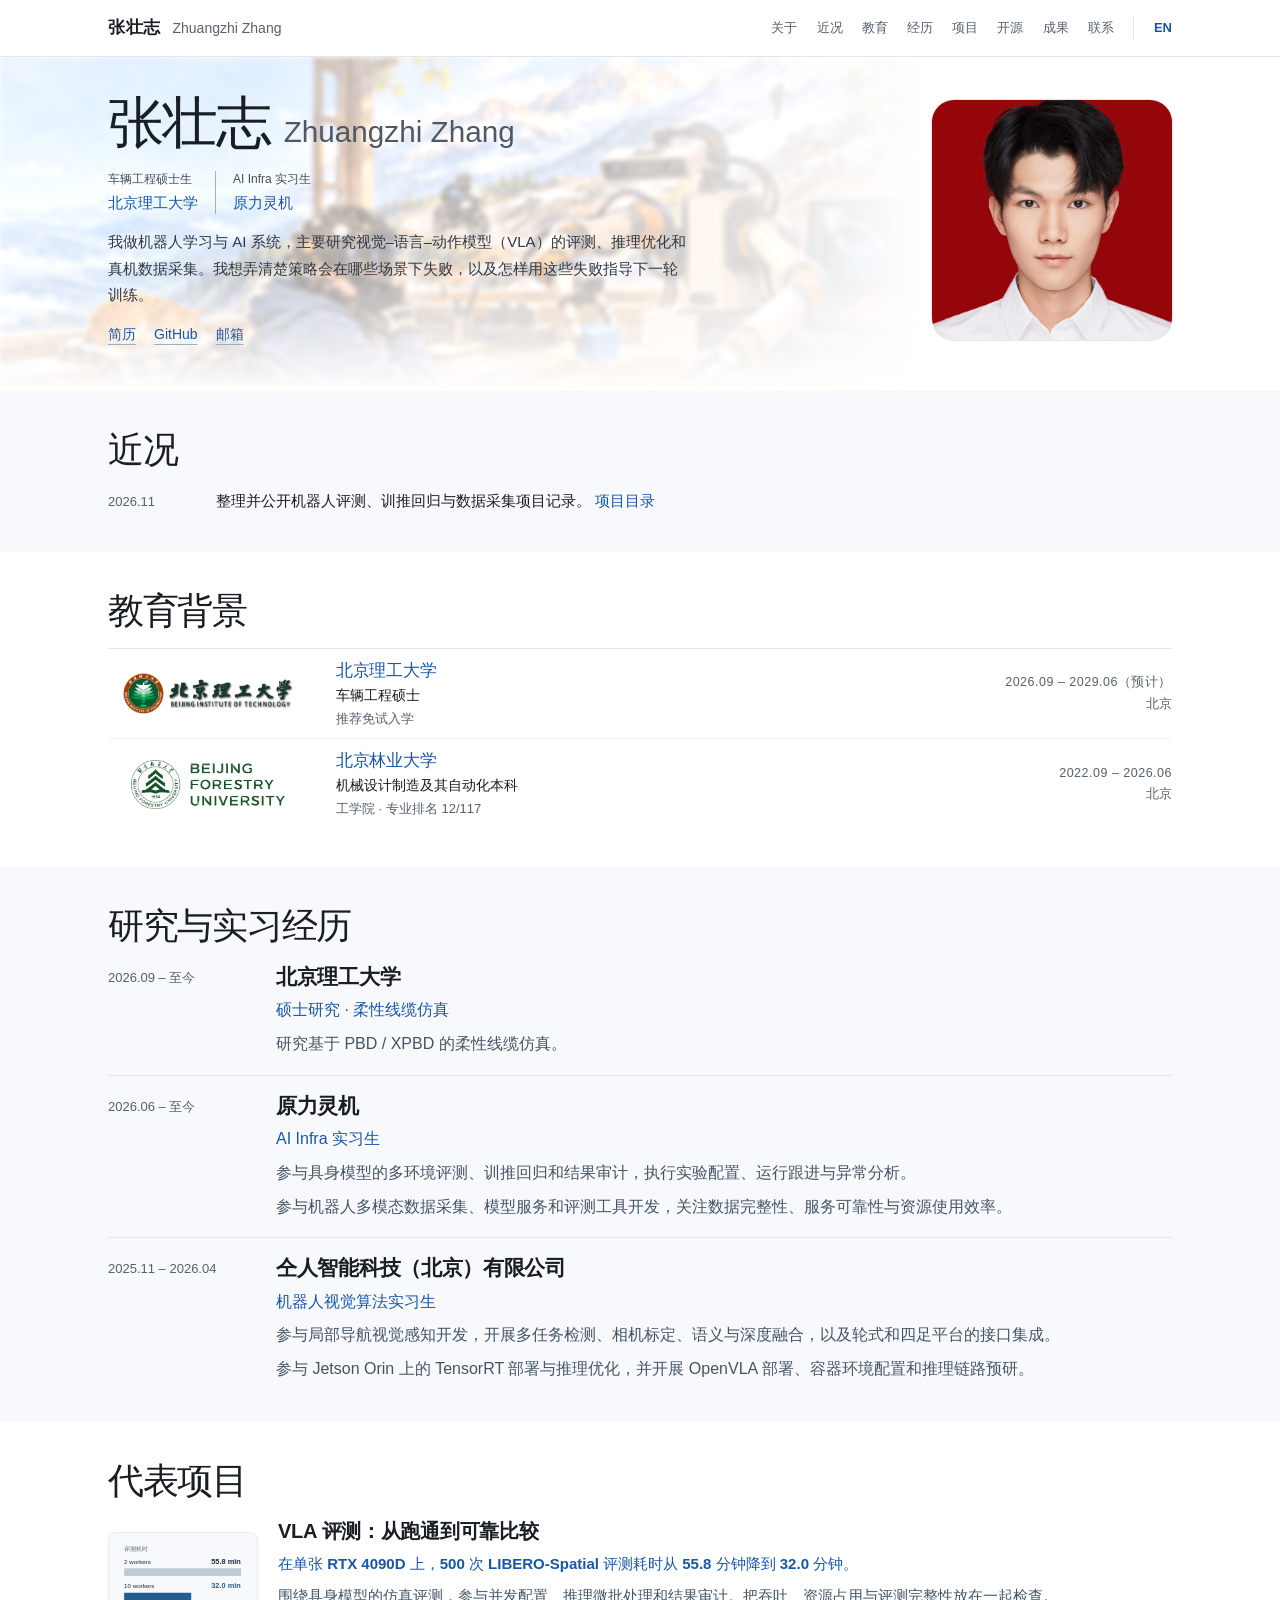
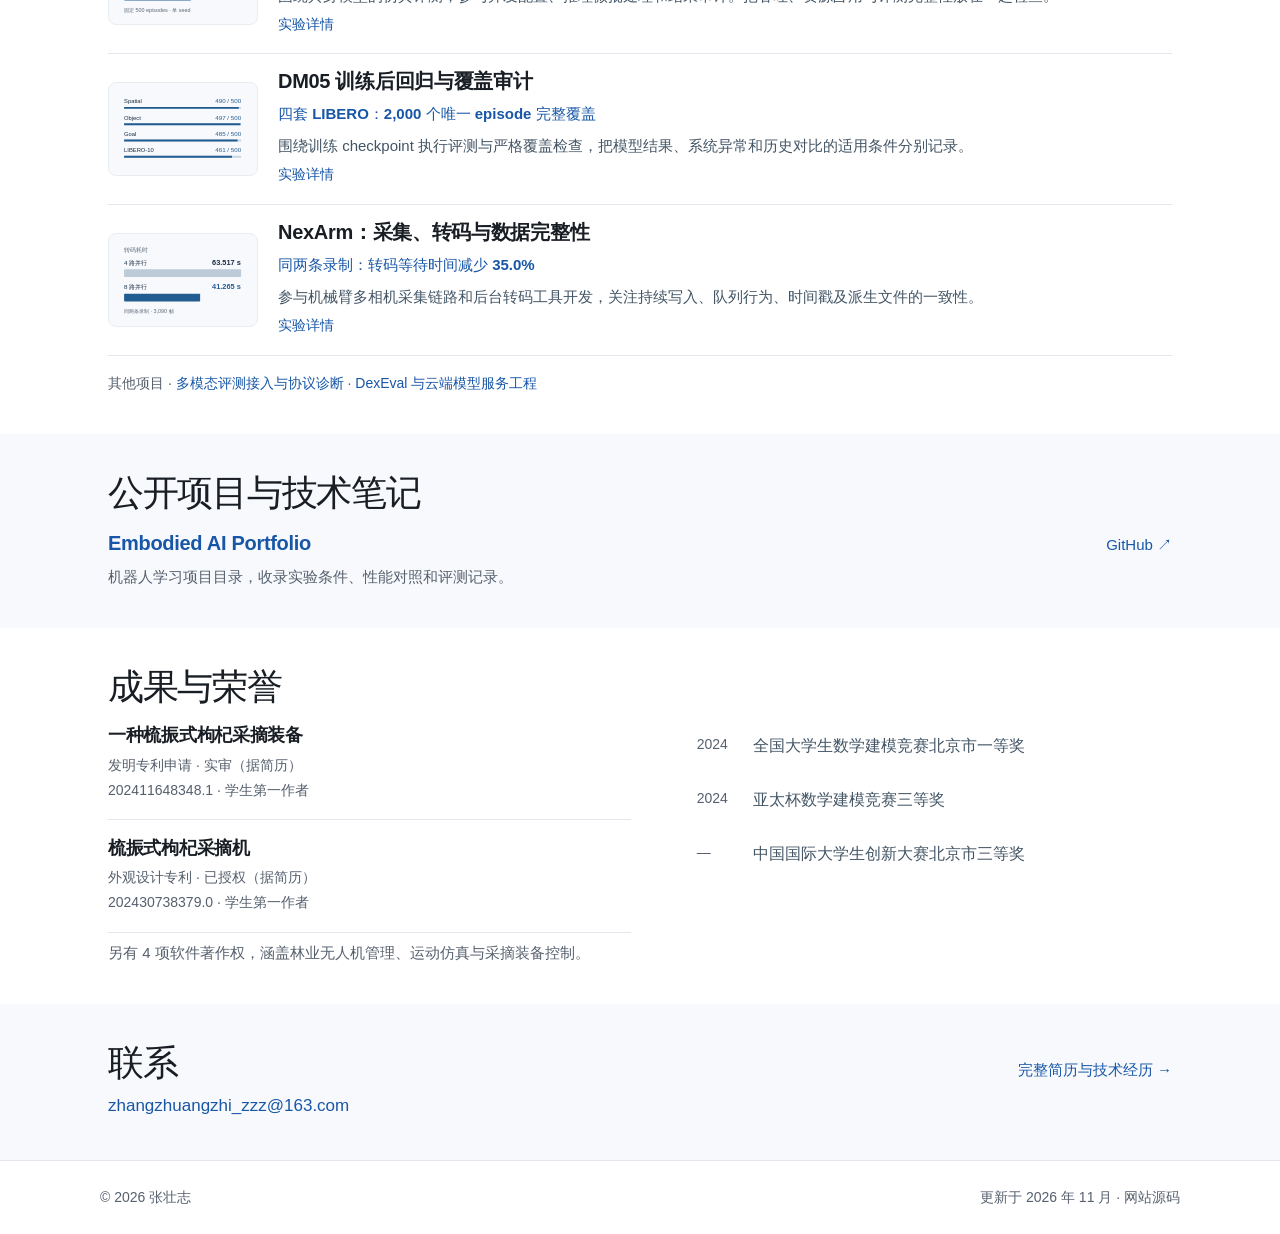
==== commit bf3dd5e0: "Align academic profile layout and link both universities" ====
--- a/index.html
+++ b/index.html
@@ -11,19 +11,32 @@
 </head>
 <body>
 <a class="skip" href="#main">跳到正文</a>
-<header class="site-header"><div class="wrap header-inner"><a class="wordmark" href="index.html">张壮志<small>Zhuangzhi Zhang</small></a><button class="nav-toggle" type="button" aria-controls="site-nav" aria-expanded="false">目录 <span aria-hidden="true">☰</span></button><nav class="nav" id="site-nav" aria-label="主导航"><a href="index.html#about">关于</a><a href="index.html#news">近况</a><a href="index.html#projects">项目</a><a href="index.html#education">教育</a><a href="index.html#experience">经历</a><a href="index.html#opensource">开源</a><a href="index.html#recognition">成果</a><a href="index.html#contact">联系</a><a class="lang" href="en.html" lang="en" hreflang="en">EN</a></nav></div></header>
+<header class="site-header"><div class="wrap header-inner"><a class="wordmark" href="index.html">张壮志<small>Zhuangzhi Zhang</small></a><button class="nav-toggle" type="button" aria-controls="site-nav" aria-expanded="false">目录 <span aria-hidden="true">☰</span></button><nav class="nav" id="site-nav" aria-label="主导航"><a href="index.html#about">关于</a><a href="index.html#news">近况</a><a href="index.html#education">教育</a><a href="index.html#experience">经历</a><a href="index.html#projects">项目</a><a href="index.html#opensource">开源</a><a href="index.html#recognition">成果</a><a href="index.html#contact">联系</a><a class="lang" href="en.html" lang="en" hreflang="en">EN</a></nav></div></header>
 <main id="main" class="academic-home">
 <section id="about" class="academic-hero" aria-labelledby="name">
 <div class="hero-landscape" role="img" aria-label="雪山下的双臂机器人工作台，窗边有小猫，窗外有人骑摩托、登山。"></div>
-<div class="wrap hero-inner"><div class="hero-identity">
-<img class="hero-portrait" src="assets/portrait.png" width="319" height="382" alt="张壮志">
-<h1 id="name">张壮志<span>Zhuangzhi Zhang</span></h1></div>
-<p class="hero-field">机器人学习与 AI 系统</p>
-<p class="intro-copy">我在北京理工大学读车辆工程硕士，在原力灵机做机器人模型评测、推理优化和真机数据采集。我关心怎样更快、更可靠地找出策略在哪些场景下会失败，以及这些失败能怎样指导下一轮训练。</p>
-<div class="hero-actions"><a href="cv.html">简历</a><a href="https://github.com/zsevene077-cyber">GitHub</a><a href="mailto:zhangzhuangzhi_zzz@163.com">邮箱</a></div></div></section>
+<div class="wrap hero-inner"><div class="hero-bio">
+<h1 id="name">张壮志 <span lang="en">Zhuangzhi Zhang</span></h1>
+<div class="hero-roles"><div><span>车辆工程硕士生</span><a href="https://www.bit.edu.cn/">北京理工大学</a></div>
+<div><span>AI Infra 实习生</span><a href="#experience">原力灵机</a></div></div>
+<p class="intro-copy">我做机器人学习与 AI 系统，主要研究视觉–语言–动作模型（VLA）的评测、推理优化和真机数据采集。我想弄清楚策略会在哪些场景下失败，以及怎样用这些失败指导下一轮训练。</p>
+<div class="hero-actions"><a href="cv.html">简历</a><a href="https://github.com/zsevene077-cyber">GitHub</a><a href="mailto:zhangzhuangzhi_zzz@163.com">邮箱</a></div></div>
+<img class="hero-portrait" src="assets/portrait.png" width="319" height="382" alt="张壮志"></div></section>
 <section id="news" class="profile-block tinted"><div class="wrap">
 <h2>近况</h2><div class="dated-row"><time datetime="2026-11">2026.11</time><p>整理并公开机器人评测、训推回归与数据采集项目记录。 <a href="https://github.com/zsevene077-cyber/embodied-ai-portfolio">项目目录</a></p></div>
 </div></section>
+<section id="education" class="profile-block"><div class="wrap">
+<h2>教育背景</h2><ul class="school-list"><li class="school-row">
+<a class="school-logo" href="https://www.bit.edu.cn/" aria-label="北京理工大学" tabindex="-1"><img src="assets/bit-wordmark.webp" alt="" decoding="async"></a>
+<div class="school-study"><h3><a href="https://www.bit.edu.cn/">北京理工大学</a></h3>
+<p>车辆工程硕士</p><p>推荐免试入学</p></div>
+<div class="school-meta"><span>2026.09 – 2029.06（预计）</span><span>北京</span></div></li><li class="school-row">
+<a class="school-logo" href="https://www.bjfu.edu.cn/" aria-label="北京林业大学" tabindex="-1"><img src="assets/bjfu-wordmark.webp" alt="" decoding="async"></a>
+<div class="school-study"><h3><a href="https://www.bjfu.edu.cn/">北京林业大学</a></h3>
+<p>机械设计制造及其自动化本科</p><p>工学院 · 专业排名 12/117</p></div>
+<div class="school-meta"><span>2022.09 – 2026.06</span><span>北京</span></div></li></ul></div></section>
+<section id="experience" class="profile-block tinted"><div class="wrap">
+<h2>研究与实习经历</h2><div class="experience-list"><article class="timeline-item"><div class="timeline-date">2026.09 – 至今</div><div class="timeline-body"><h3>北京理工大学</h3><div class="timeline-role">硕士研究 · 柔性线缆仿真</div><p>研究基于 PBD / XPBD 的柔性线缆仿真。</p></div></article><article class="timeline-item"><div class="timeline-date">2026.06 – 至今</div><div class="timeline-body"><h3>原力灵机</h3><div class="timeline-role">AI Infra 实习生</div><p>参与具身模型的多环境评测、训推回归和结果审计，执行实验配置、运行跟进与异常分析。</p><p>参与机器人多模态数据采集、模型服务和评测工具开发，关注数据完整性、服务可靠性与资源使用效率。</p></div></article><article class="timeline-item"><div class="timeline-date">2025.11 – 2026.04</div><div class="timeline-body"><h3>仝人智能科技（北京）有限公司</h3><div class="timeline-role">机器人视觉算法实习生</div><p>参与局部导航视觉感知开发，开展多任务检测、相机标定、语义与深度融合，以及轮式和四足平台的接口集成。</p><p>参与 Jetson Orin 上的 TensorRT 部署与推理优化，并开展 OpenVLA 部署、容器环境配置和推理链路预研。</p></div></article></div></div></section>
 <section id="projects" class="profile-block"><div class="wrap">
 <h2>代表项目</h2><article class="project-row"><a class="project-art" href="projects/vla-evaluation.html" aria-label="VLA 评测：从跑通到可靠比较"><svg viewBox="0 0 320 190" role="img" aria-label="500 episodes 评测耗时：55.8 分钟与 32.0 分钟" xmlns="http://www.w3.org/2000/svg"><title>500 episodes 评测耗时：55.8 分钟与 32.0 分钟</title><g font-family="-apple-system,BlinkMacSystemFont,Segoe UI,PingFang SC,sans-serif" fill="#172b42"><text x="8" y="24" font-size="15" fill="#586777">评测耗时</text><text x="8" y="56" font-size="16">2 workers</text><text x="309" y="56" text-anchor="end" font-size="19" font-weight="600">55.8 min</text><rect x="8" y="68" width="302" height="20" rx="2" fill="#bccbd7"/><text x="8" y="119" font-size="16">10 workers</text><text x="309" y="119" text-anchor="end" font-size="19" font-weight="600" fill="#225d92">32.0 min</text><rect x="8" y="131" width="173.2" height="20" rx="2" fill="#225d92"/><text x="8" y="181" font-size="14" fill="#586777">固定 500 episodes · 单 seed</text></g></svg></a>
 <div class="project-copy"><h3><a href="projects/vla-evaluation.html">VLA 评测：从跑通到可靠比较</a></h3>
@@ -36,10 +49,6 @@
 <p class="project-highlight">同两条录制：转码等待时间减少 35.0%</p><p>参与机械臂多相机采集链路和后台转码工具开发，关注持续写入、队列行为、时间戳及派生文件的一致性。</p>
 <a class="detail" href="projects/robot-data.html">实验详情</a></div></article>
 <p class="related-projects">其他项目 · <a href="projects/multimodal-protocols.html">多模态评测接入与协议诊断</a> · <a href="projects/evaluation-infra.html">DexEval 与云端模型服务工程</a></p></div></section>
-<section id="education" class="profile-block tinted"><div class="wrap">
-<h2>教育背景</h2><div class="academic-education"><article class="education-item"><h3>北京理工大学</h3><p>车辆工程硕士</p><div class="date">2026.09 – 2029.06（预计）</div><p>推荐免试入学；预计 2029 年 6 月毕业。</p></article><article class="education-item"><h3>北京林业大学</h3><p>机械设计制造及其自动化本科</p><div class="date">2022.09 – 2026.06</div><p>工学院；专业排名 12/117。</p></article></div></div></section>
-<section id="experience" class="profile-block"><div class="wrap">
-<h2>研究与实习经历</h2><div class="experience-list"><article class="timeline-item"><div class="timeline-date">2026.09 – 至今</div><div class="timeline-body"><h3>北京理工大学</h3><div class="timeline-role">硕士研究 · 柔性线缆仿真</div><p>研究基于 PBD / XPBD 的柔性线缆仿真。</p></div></article><article class="timeline-item"><div class="timeline-date">2026.06 – 至今</div><div class="timeline-body"><h3>原力灵机</h3><div class="timeline-role">AI Infra 实习生</div><p>参与具身模型的多环境评测、训推回归和结果审计，执行实验配置、运行跟进与异常分析。</p><p>参与机器人多模态数据采集、模型服务和评测工具开发，关注数据完整性、服务可靠性与资源使用效率。</p></div></article><article class="timeline-item"><div class="timeline-date">2025.11 – 2026.04</div><div class="timeline-body"><h3>仝人智能科技（北京）有限公司</h3><div class="timeline-role">机器人视觉算法实习生</div><p>参与局部导航视觉感知开发，开展多任务检测、相机标定、语义与深度融合，以及轮式和四足平台的接口集成。</p><p>参与 Jetson Orin 上的 TensorRT 部署与推理优化，并开展 OpenVLA 部署、容器环境配置和推理链路预研。</p></div></article></div></div></section>
 <section id="opensource" class="profile-block tinted"><div class="wrap">
 <h2>公开项目与技术笔记</h2>
 <article class="resource-row"><div><h3><a href="https://github.com/zsevene077-cyber/embodied-ai-portfolio">Embodied AI Portfolio</a></h3><p>机器人学习项目目录，收录实验条件、性能对照和评测记录。</p></div>
--- a/assets/style.css
+++ b/assets/style.css
@@ -8,39 +8,72 @@
 
 /* Shared academic profile layout, including project and CV reading pages. */
 :root {
-  --ink: #182438;
-  --blue: #245c95;
-  --muted: #536170;
-  --line: #e2e7ec;
-  --soft: #f5f7fa;
+  --ink: #191d24;
+  --blue: #1857a7;
+  --muted: #56606e;
+  --line: #e3e7ed;
+  --soft: #f8f9fc;
 }
-.site-header { background: rgb(255 255 255 / 95%); }
-.header-inner { min-height: 62px; }
-.nav { gap: clamp(12px, 1.55vw, 24px); font-size: 14px; }
+@media screen {
+  .academic-home .wrap, .header-inner { width: min(1064px, calc(100% - 56px)); }
+}
+.site-header { background: rgb(255 255 255 / 94%); }
+.header-inner { min-height: 56px; }
+.wordmark { font-size: 17px; }
+.nav { gap: clamp(12px, 1.5vw, 22px); font-size: 13px; }
 .nav-toggle { display: none; }
-.academic-hero { position: relative; isolation: isolate; background: #f4f8fc; }
+
+.academic-hero { position: relative; isolation: isolate; overflow: hidden; background: white; }
 .hero-landscape {
-  position: absolute; inset: 0 0 0 auto; z-index: -1;
-  height: 100%; max-width: 100%; aspect-ratio: 1942/809;
-  background: url("alpine-robotics-v2.webp") right center / auto 100% no-repeat;
-  mask-image: linear-gradient(90deg, transparent 0%, rgb(0 0 0 / 15%) 11%, #000 33%);
+  position: absolute;
+  z-index: -1;
+  inset: 0 auto 0 max(0px, calc((100vw - 1480px) / 2));
+  height: 100%;
+  width: auto;
+  max-width: 100%;
+  aspect-ratio: 3 / 1;
+  pointer-events: none;
+  background: url("alpine-robotics-v2.webp") center 18% / cover no-repeat;
+  opacity: .46;
+  filter: blur(2.5px) saturate(.8) brightness(1.12);
+  mask-image: linear-gradient(90deg, #000 8%, rgb(0 0 0 / 78%) 55%, transparent 92%);
 }
-.hero-inner { padding-block: 40px; min-height: clamp(350px, 29vw, 460px); display: grid; align-content: center; justify-items: start; }
-.hero-identity { display: flex; align-items: center; gap: 17px; }
-.hero-portrait { width: 73px; height: 83px; border-radius: 14px; object-fit: cover; box-shadow: 0 0 0 2px #fff; }
-.hero-identity h1 { font-size: clamp(32px, 3.2vw, 47px); line-height: 1.13; }
-.hero-identity h1 span { display: block; font-size: 17px; margin-top: 6px; letter-spacing: 0; color: #47546a; font-weight: 450; }
-.hero-field { margin: 17px 0 0; font-size: 18px; font-weight: 600; }
-.intro-copy { max-width: min(35vw, 450px); color: #26384c; font-size: 16px; line-height: 1.72; margin-top: 9px; text-wrap: pretty; }
-.hero-actions { display: flex; flex-wrap: wrap; gap: 8px; margin-top: 18px; }
-.hero-actions a { padding: 4px 13px; border-radius: 20px; border: 1px solid #b8ccdf; background: #fff; font-size: 14px; font-weight: 550; }
-.profile-block { padding: clamp(32px, 3.6vw, 50px) 0; }
+.academic-hero::after {
+  content: "";
+  position: absolute;
+  z-index: 0;
+  inset: 0;
+  pointer-events: none;
+  background: linear-gradient(to bottom, rgb(255 255 255 / 24%), transparent 26%, transparent 64%, white);
+}
+.hero-inner {
+  position: relative;
+  z-index: 1;
+  display: grid;
+  grid-template-columns: minmax(0, 1fr) 240px;
+  gap: 40px;
+  align-items: center;
+  padding-block: 36px 44px;
+}
+.hero-bio h1 { font-size: clamp(38px, 4.8vw, 56px); font-weight: 400; line-height: 1.08; letter-spacing: -.035em; }
+.hero-bio h1 span { display: inline-block; font-size: .53em; font-weight: 400; color: #505765; letter-spacing: 0; }
+.hero-portrait { display: block; width: 100%; height: auto; aspect-ratio: 1; object-fit: cover; object-position: center 28%; border-radius: 22px; box-shadow: 0 0 0 1px var(--line); }
+.hero-roles { display: flex; flex-wrap: wrap; gap: 8px 0; margin-top: 18px; }
+.hero-roles > div { display: grid; gap: 3px; padding-inline: 17px; border-left: 1px solid #a7afb9; }
+.hero-roles > div:first-child { padding-left: 0; border: 0; }
+.hero-roles span { font-size: 12px; line-height: 1.45; color: #444d5a; }
+.hero-roles a { font-size: 15px; line-height: 1.5; font-weight: 550; }
+.intro-copy { max-width: 70ch; margin-top: 15px; font-size: 15px; line-height: 1.75; color: #303944; text-wrap: pretty; }
+.hero-actions { display: flex; align-items: center; flex-wrap: wrap; gap: 18px; margin-top: 14px; }
+.hero-actions a { font-size: 14px; font-weight: 500; text-decoration: underline; text-decoration-color: #9bb0c4; }
+.hero-actions a:hover { text-decoration-color: currentColor; }
+.profile-block { padding: 38px 0; }
 .tinted { background: var(--soft); }
-.profile-block h2 { font-size: clamp(25px, 2.4vw, 34px); font-weight: 550; letter-spacing: -.03em; margin-bottom: 22px; }
-.dated-row { display: grid; grid-template-columns: 130px 1fr; align-items: baseline; gap: 20px; }
-.dated-row time, .timeline-date, .academic-education .date { font-variant-numeric: tabular-nums; font-size: 14px; color: var(--muted); }
-.dated-row p, .resource-row p { font-size: 16px; }
-.academic-home .project-row { grid-template-columns: 186px 1fr; gap: 28px; padding: 22px 0; }
+.profile-block h2 { font-size: clamp(26px, 3vw, 36px); font-weight: 400; line-height: 1.16; letter-spacing: -.035em; margin-bottom: 16px; }
+.dated-row { display: grid; grid-template-columns: 96px 1fr; align-items: baseline; gap: 12px; }
+.dated-row time, .timeline-date { font-variant-numeric: tabular-nums; font-size: 13px; color: var(--muted); }
+.dated-row p, .resource-row p { font-size: 15px; }
+.academic-home .project-row { grid-template-columns: 150px minmax(0, 1fr); gap: 20px; padding: 14px 0; }
 .academic-home .project-row:first-of-type { padding-top: 0; }
 .academic-home .project-art { min-height: 0; padding: 9px 12px; border-radius: 8px; }
 .academic-home .project-art.project-media { padding: 0; }
@@ -48,10 +81,24 @@
 .academic-home .project-copy p { margin-top: 5px; font-size: 15px; }
 .project-copy .detail, .related-projects { font-size: 14px; }
 .related-projects { border-top: 1px solid var(--line); padding-top: 15px; color: var(--muted); }
-.academic-home .education-item { display: grid; grid-template-columns: 150px 1fr; column-gap: 18px; padding: 13px 0; }
-.academic-home .education-item + .education-item { margin: 0; border-top: 1px solid var(--line); }
-.academic-education .date { grid-column: 1; grid-row: 1 / span 3; }
-.academic-education .education-item > :not(.date) { grid-column: 2; }
+.school-list { margin: 0; padding: 0; list-style: none; border-top: 1px solid var(--line); }
+.school-row {
+  display: grid;
+  grid-template-columns: 200px minmax(0, 1fr) auto;
+  align-items: center;
+  gap: 8px 28px;
+  margin: 0;
+  padding: 10px 0;
+}
+.school-row + .school-row { border-top: 1px solid #edf0f4; }
+.school-logo { display: flex; width: 200px; height: 56px; align-items: center; justify-content: center; }
+.school-logo img { display: block; width: 170px; height: 49px; object-fit: contain; }
+.school-study { display: grid; gap: 3px; }
+.school-study h3, .cv-main .school-study h3 { font-size: 17px; font-weight: 550; line-height: 1.4; }
+.school-study p, .cv-main .school-study p { margin: 0; font-size: 13.5px; line-height: 1.5; }
+.school-study p:last-child { font-size: 13px; color: var(--muted); }
+.school-meta { display: grid; justify-items: end; gap: 4px; color: var(--muted); font: 500 12.5px/1.4 var(--sans); font-variant-numeric: tabular-nums; }
+.school-meta span:first-child { letter-spacing: .04em; }
 .academic-home .experience-list { gap: 0; }
 .academic-home .timeline-item { grid-template-columns: 150px 1fr; gap: 18px; padding: 16px 0; border-bottom: 1px solid var(--line); }
 .academic-home .timeline-item:first-child { padding-top: 0; }
@@ -79,18 +126,44 @@
   .has-menu .nav { display: none; }
   .has-menu .nav.is-open { display: flex; flex-basis: 100%; padding: 5px 0; }
 }
-@media (max-width: 940px) {
-  .academic-hero { background: white; }
-  .hero-landscape { position: relative; z-index: auto; width: 100%; height: auto; background-size: contain; mask-image: none; }
-  .hero-inner { min-height: 0; padding-block: 24px 30px; }
-  .hero-portrait { width: 58px; height: 66px; }
-  .intro-copy { max-width: 55ch; }
+@media (min-width: 701px) and (max-width: 940px) {
+  .hero-inner { grid-template-columns: minmax(0, 1fr) 200px; gap: 28px; }
+}
+@media screen and (max-width: 700px) {
+  .academic-home .wrap, .header-inner { width: calc(100% - 36px); }
+  .hero-inner { grid-template-columns: 1fr; gap: 18px; padding-block: 28px 36px; }
+  .hero-landscape {
+    inset: 0;
+    width: 100%;
+    background-position: 62% top;
+    opacity: .36;
+    filter: blur(2px) saturate(.78) brightness(1.12);
+    mask-image: linear-gradient(to bottom, #000 35%, transparent 88%);
+  }
+  .hero-portrait { grid-row: 1; width: 140px; justify-self: center; border-radius: 14px; }
+  .hero-bio h1 { font-size: clamp(30px, 9vw, 38px); text-align: center; }
+  .hero-roles, .hero-actions { justify-content: center; }
+  .hero-roles > div { text-align: center; padding-inline: 10px; }
+  .hero-roles > div:first-child { padding-inline-start: 10px; }
+  .hero-roles span { font-size: 11px; }
+  .hero-roles a { font-size: 13px; }
+  .profile-block { padding-block: 28px; }
+  .school-row { grid-template-columns: minmax(0, 1fr); padding: 14px 0; }
+  .school-meta { grid-row: 1; display: flex; gap: 10px; flex-wrap: wrap; }
+  .school-logo { width: fit-content; max-width: 100%; height: 48px; }
+  .school-logo img { width: 145px; height: 42px; object-position: left center; }
+}
+@media print {
+  .school-row { grid-template-columns: minmax(0, 1fr) auto; break-inside: avoid; }
+  .school-logo { display: none; }
+  .school-study h3, .cv-main .school-study h3 { font-size: 11pt; }
+  .cv-main .school-study p { font-size: 10pt; }
 }
 @media (max-width: 600px) {
   .academic-home .project-row { grid-template-columns: 1fr; gap: 12px; }
   .academic-home .project-art { justify-content: center; }
   .academic-home .project-art svg { max-height: 128px; }
-  .dated-row, .academic-home .timeline-item, .academic-home .education-item { display: block; }
+  .dated-row, .academic-home .timeline-item { display: block; }
   .dated-row time { display: block; margin-bottom: 4px; }
   .resource-row, .contact-strip { align-items: flex-start; flex-direction: column; gap: 12px; }
 }
